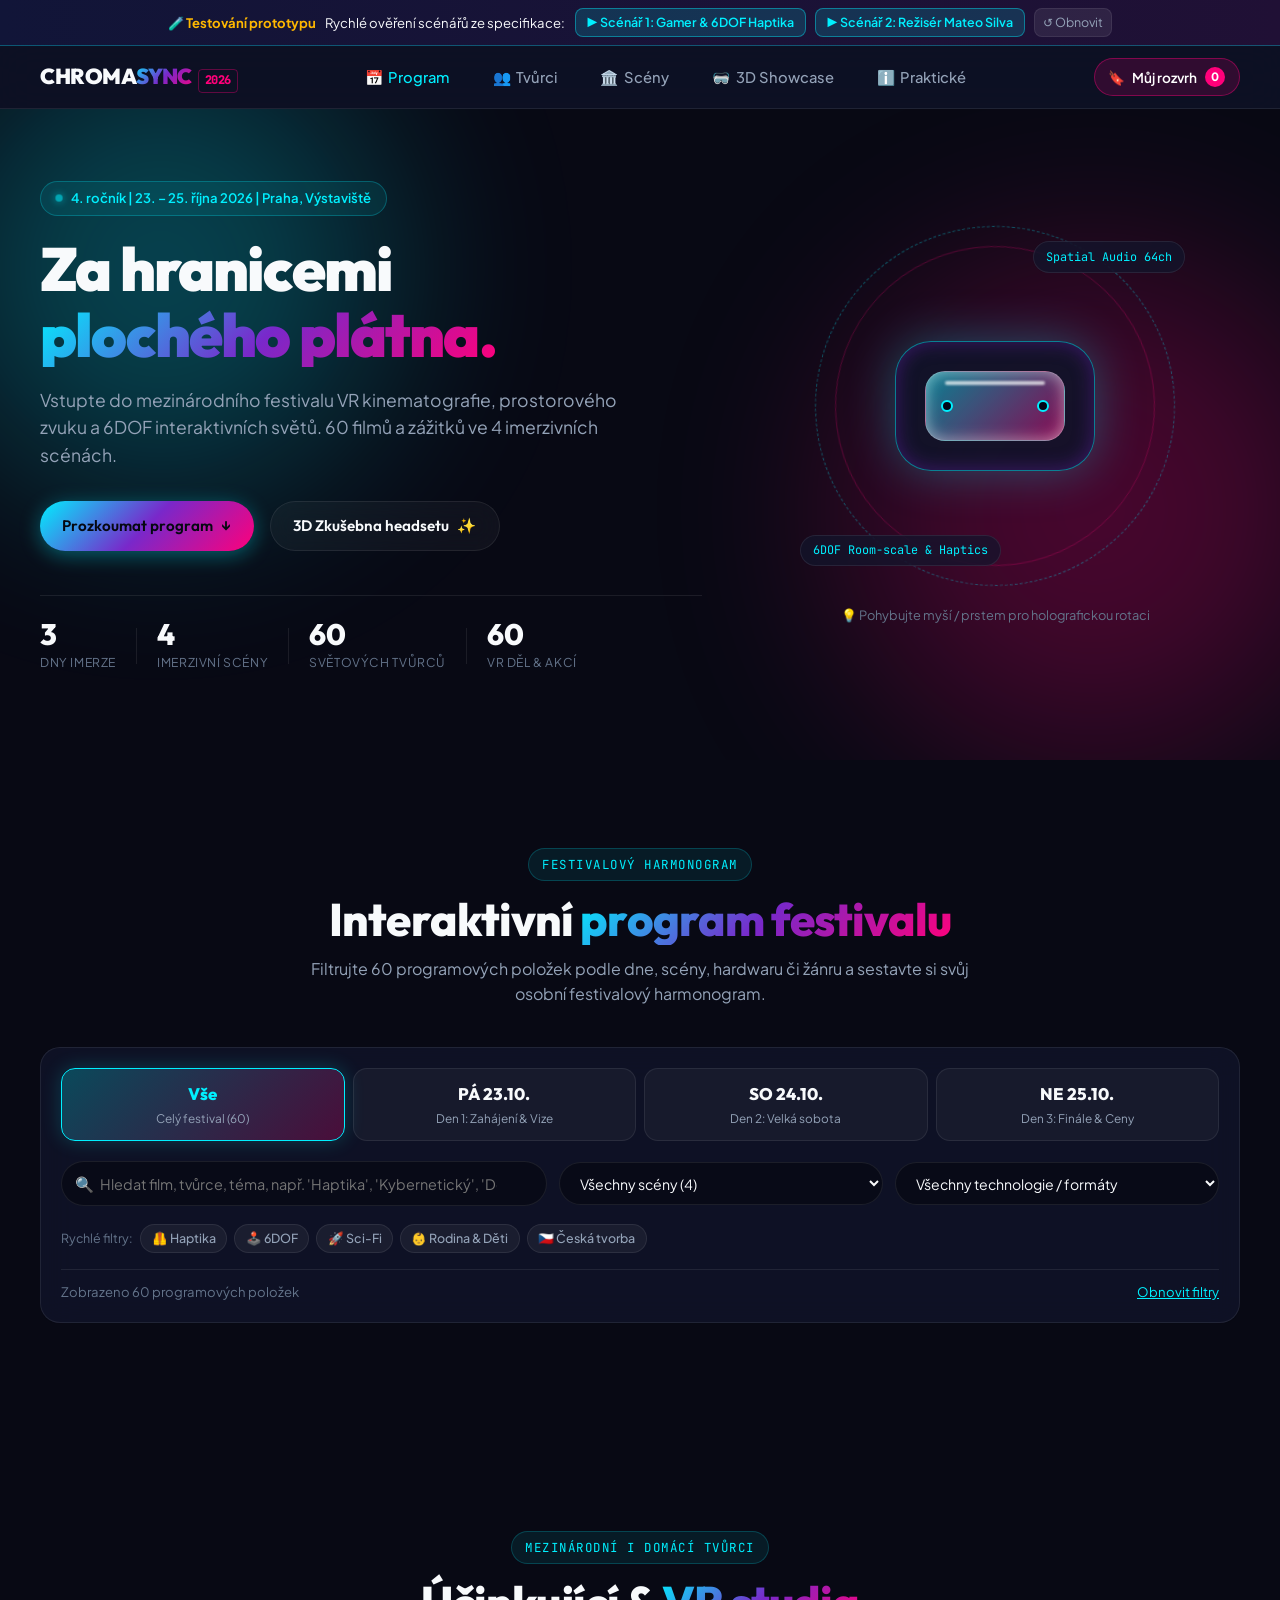
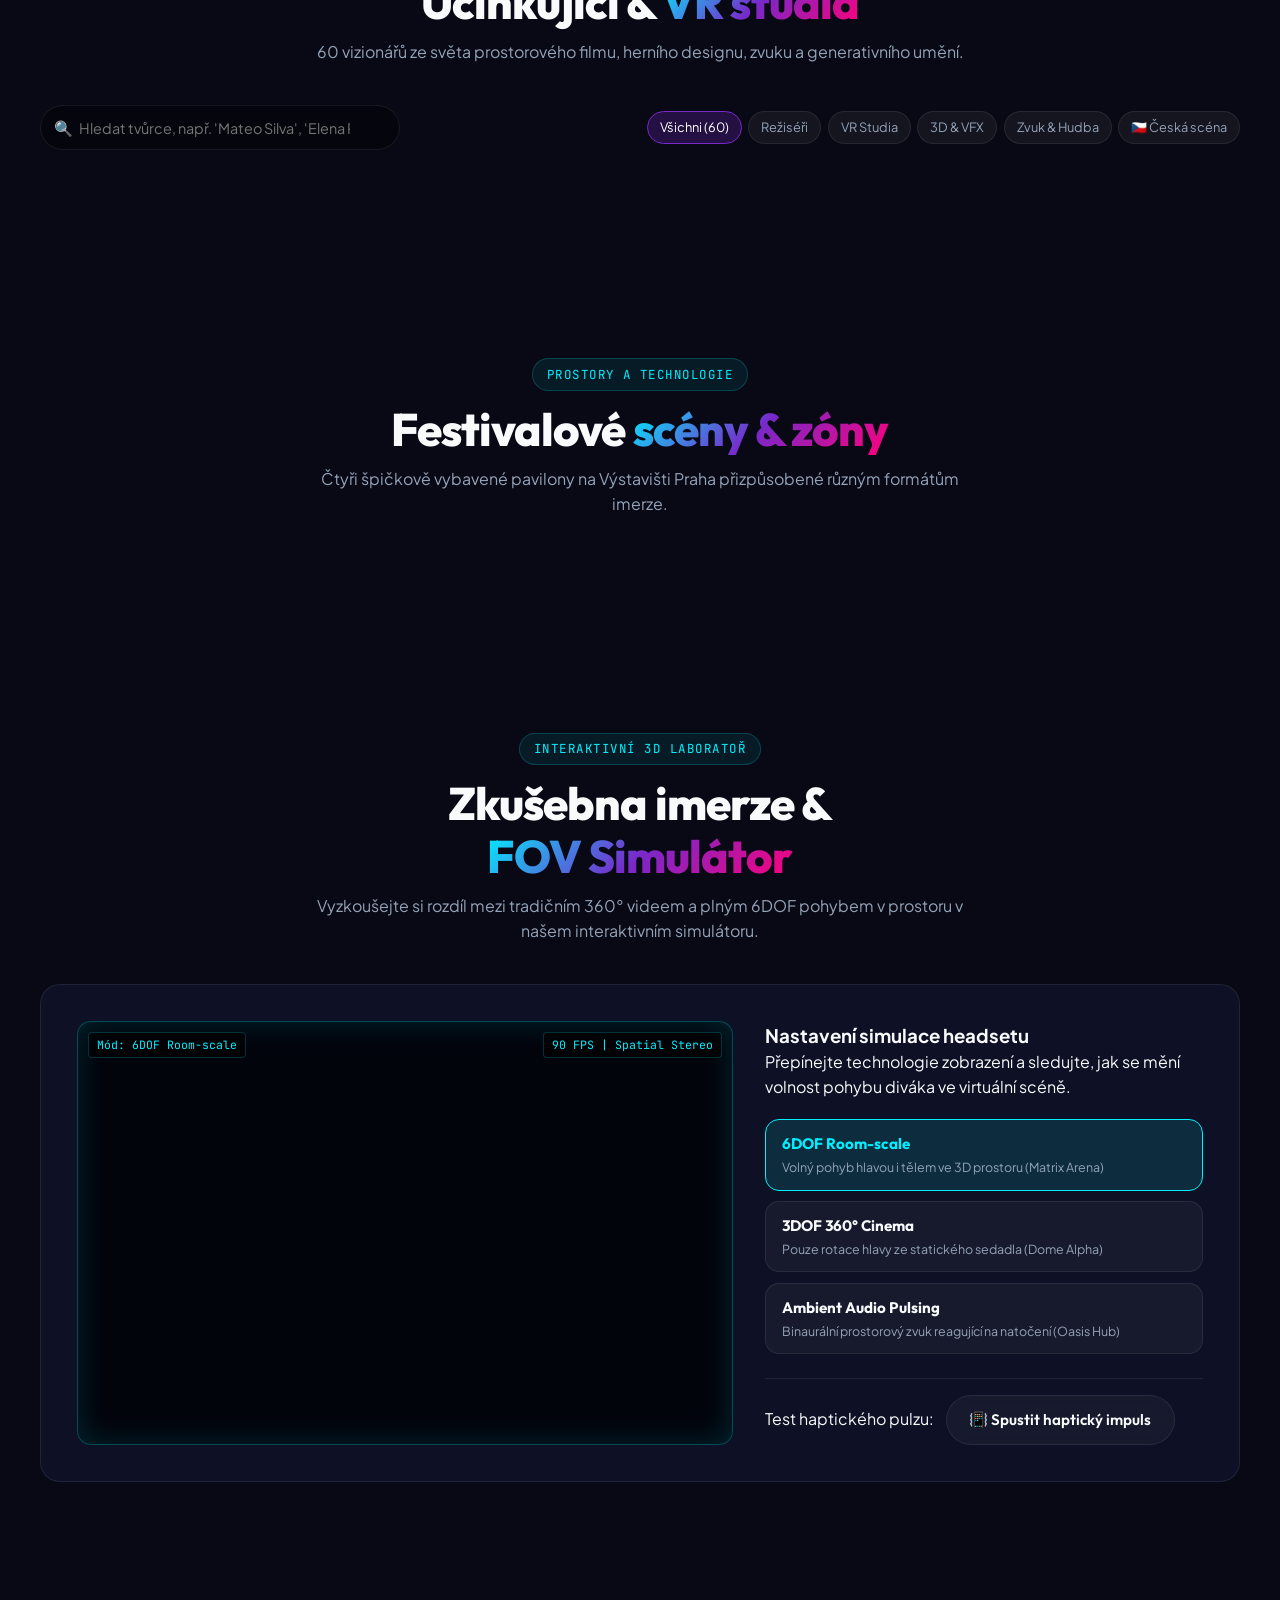
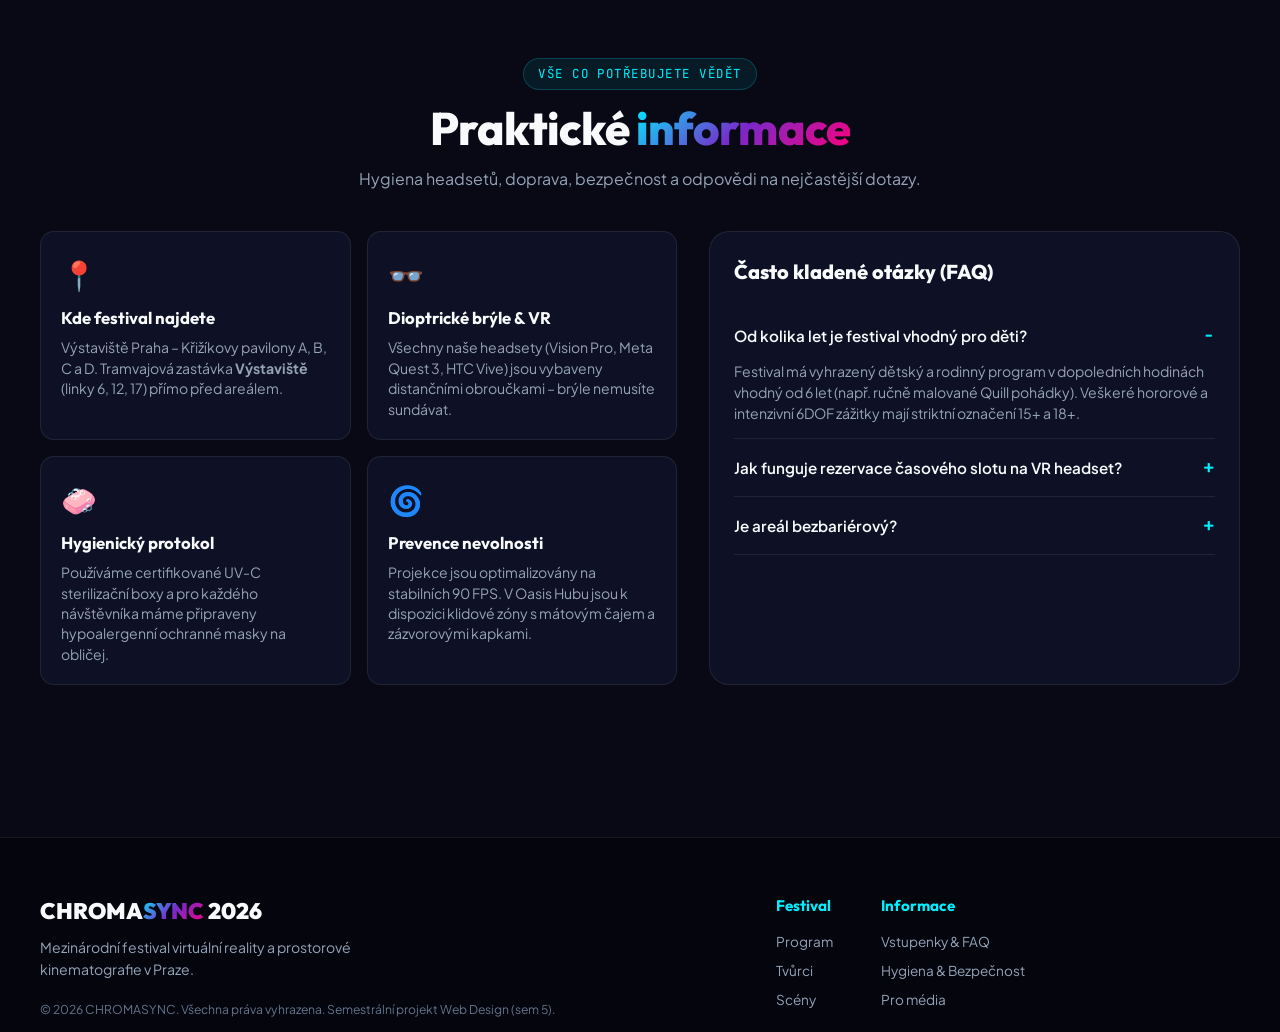
==== projekt/prototyp/index.html @ d370f71f "cviceni 3: navrh klicovych casti webu, interaktivni prototyp a progress-02.md" ====
<!DOCTYPE html>
<html lang="cs">
<head>
  <meta charset="UTF-8">
  <meta http-equiv="refresh" content="0; url=../web/index.html">
  <meta name="viewport" content="width=device-width, initial-scale=1.0">
  <title>CHROMASYNC 2026 – Přesměrování na prototyp</title>
  <style>
    body {
      background-color: #080914;
      color: #f1f5f9;
      font-family: -apple-system, BlinkMacSystemFont, "Segoe UI", Roboto, sans-serif;
      display: flex;
      flex-direction: column;
      align-items: center;
      justify-content: center;
      min-height: 100vh;
      margin: 0;
      text-align: center;
      padding: 1.5rem;
    }
    .card {
      background: rgba(255, 255, 255, 0.05);
      border: 1px solid rgba(255, 255, 255, 0.15);
      border-radius: 16px;
      padding: 2.5rem 2rem;
      max-width: 480px;
      box-shadow: 0 8px 32px rgba(0, 240, 255, 0.15);
    }
    h1 {
      color: #00f0ff;
      font-size: 1.6rem;
      margin-bottom: 0.75rem;
    }
    p {
      color: #94a3b8;
      line-height: 1.5;
      margin-bottom: 1.5rem;
    }
    a.btn {
      display: inline-block;
      background: linear-gradient(135deg, #00f0ff, #7928ca);
      color: #ffffff;
      text-decoration: none;
      font-weight: 600;
      padding: 0.85rem 1.75rem;
      border-radius: 10px;
      transition: transform 0.2s ease;
    }
    a.btn:hover {
      transform: translateY(-2px);
    }
  </style>
</head>
<body>
  <div class="card">
    <h1>CHROMASYNC 2026</h1>
    <p>Spouštím interaktivní prototyp festivalového webu...</p>
    <a class="btn" href="../web/index.html">Přejít do prototypu webu &rarr;</a>
  </div>
</body>
</html>
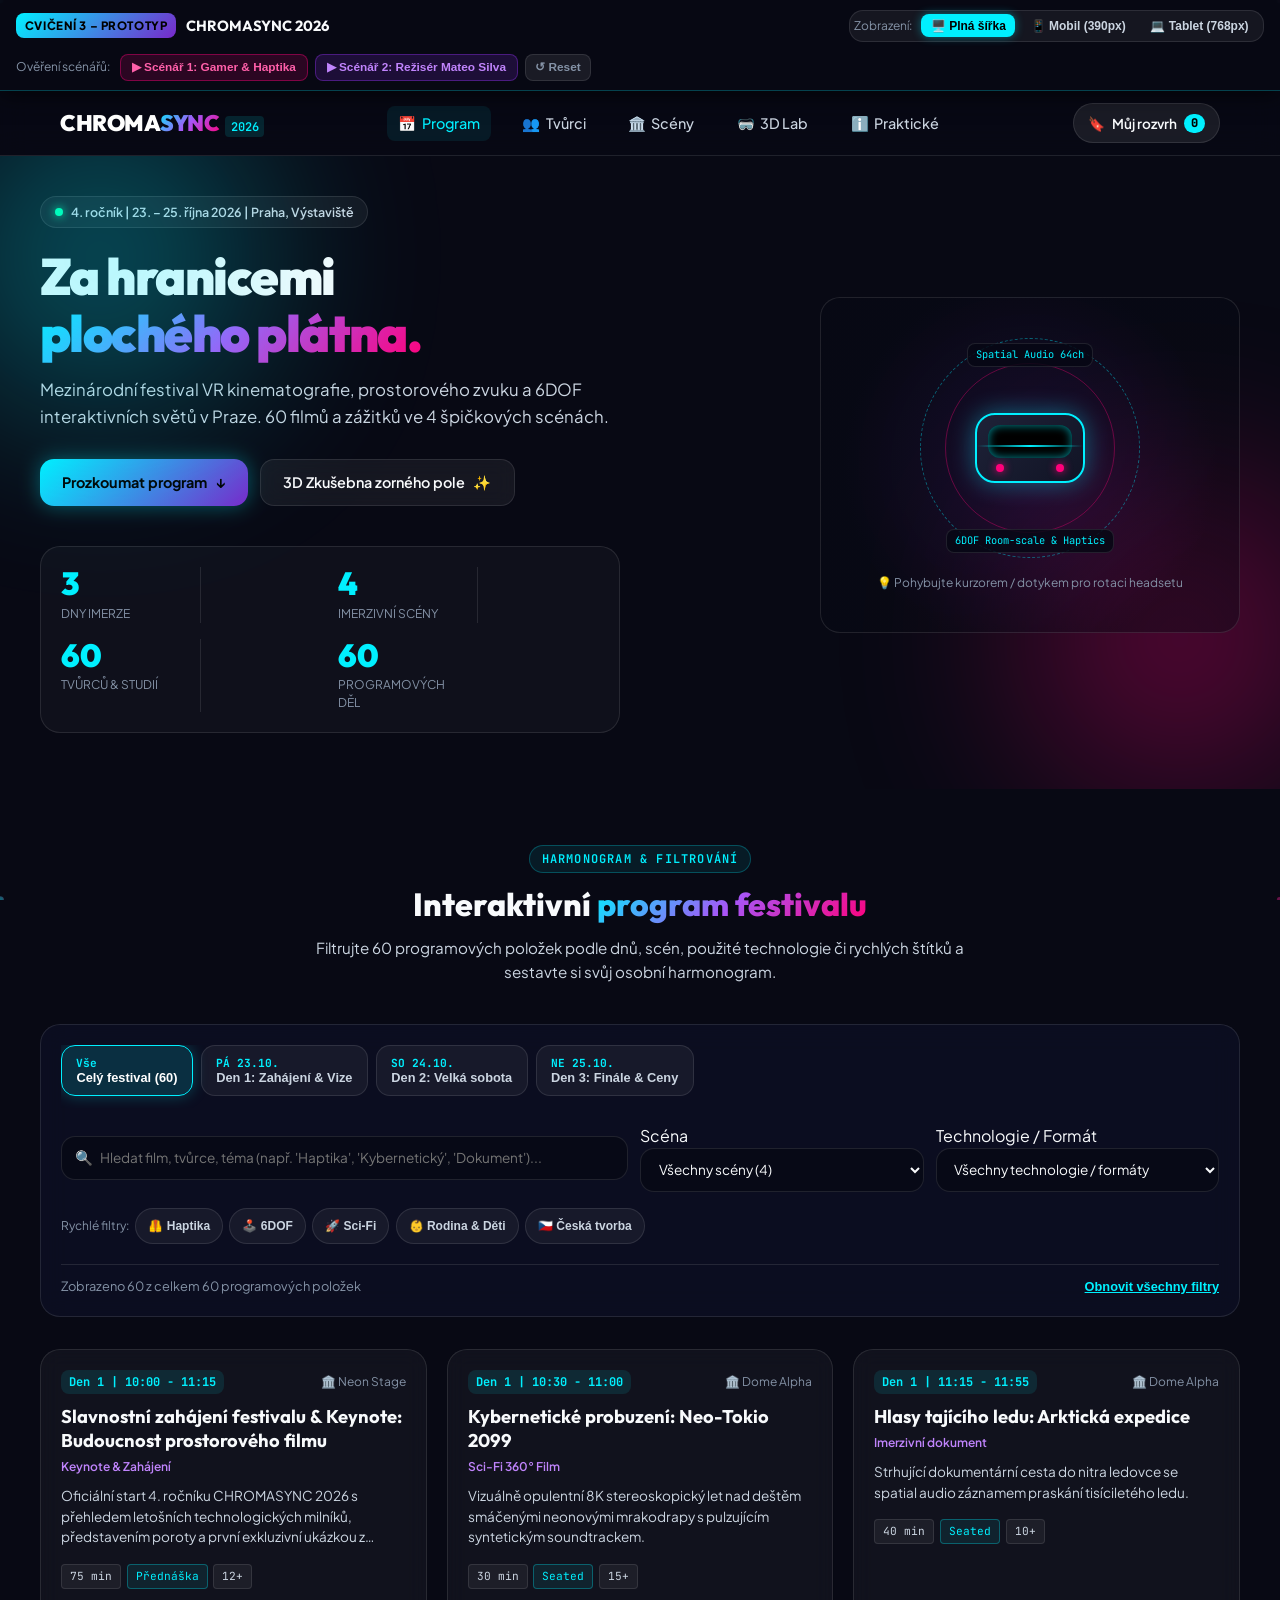
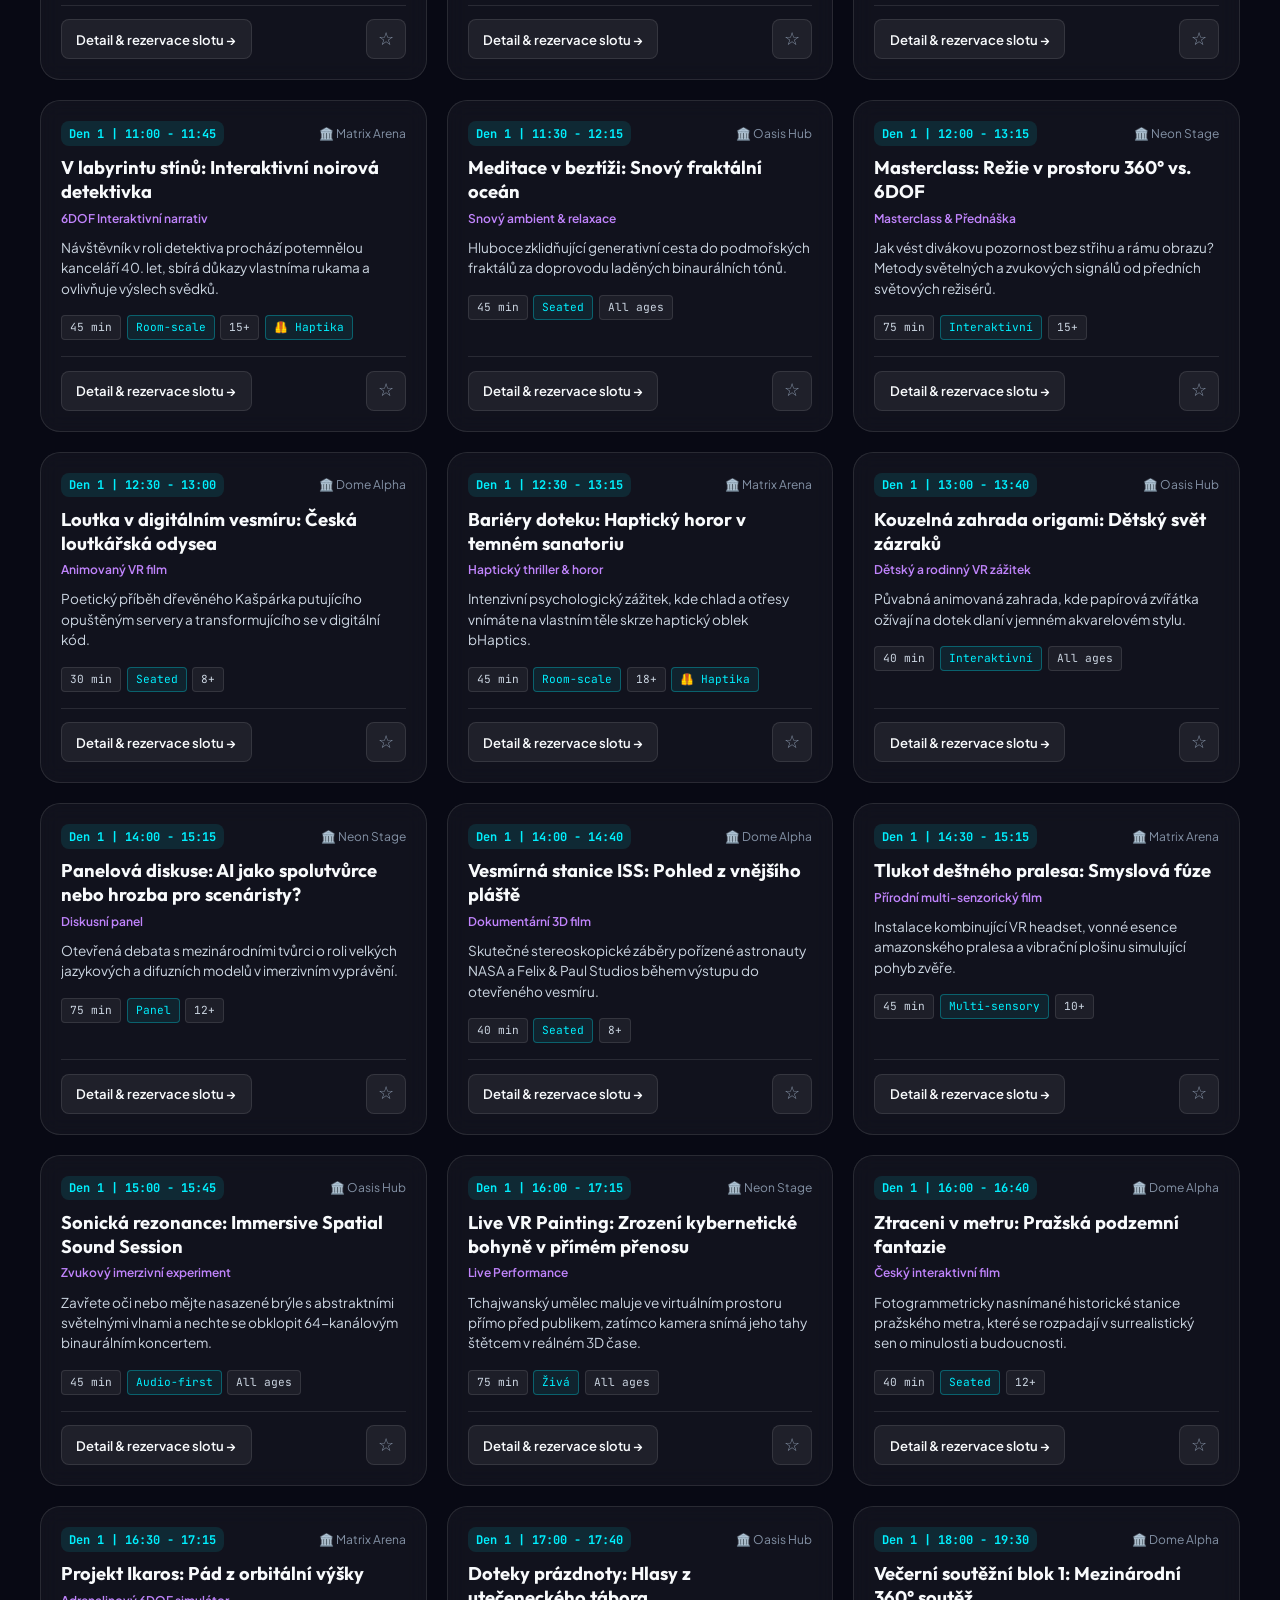
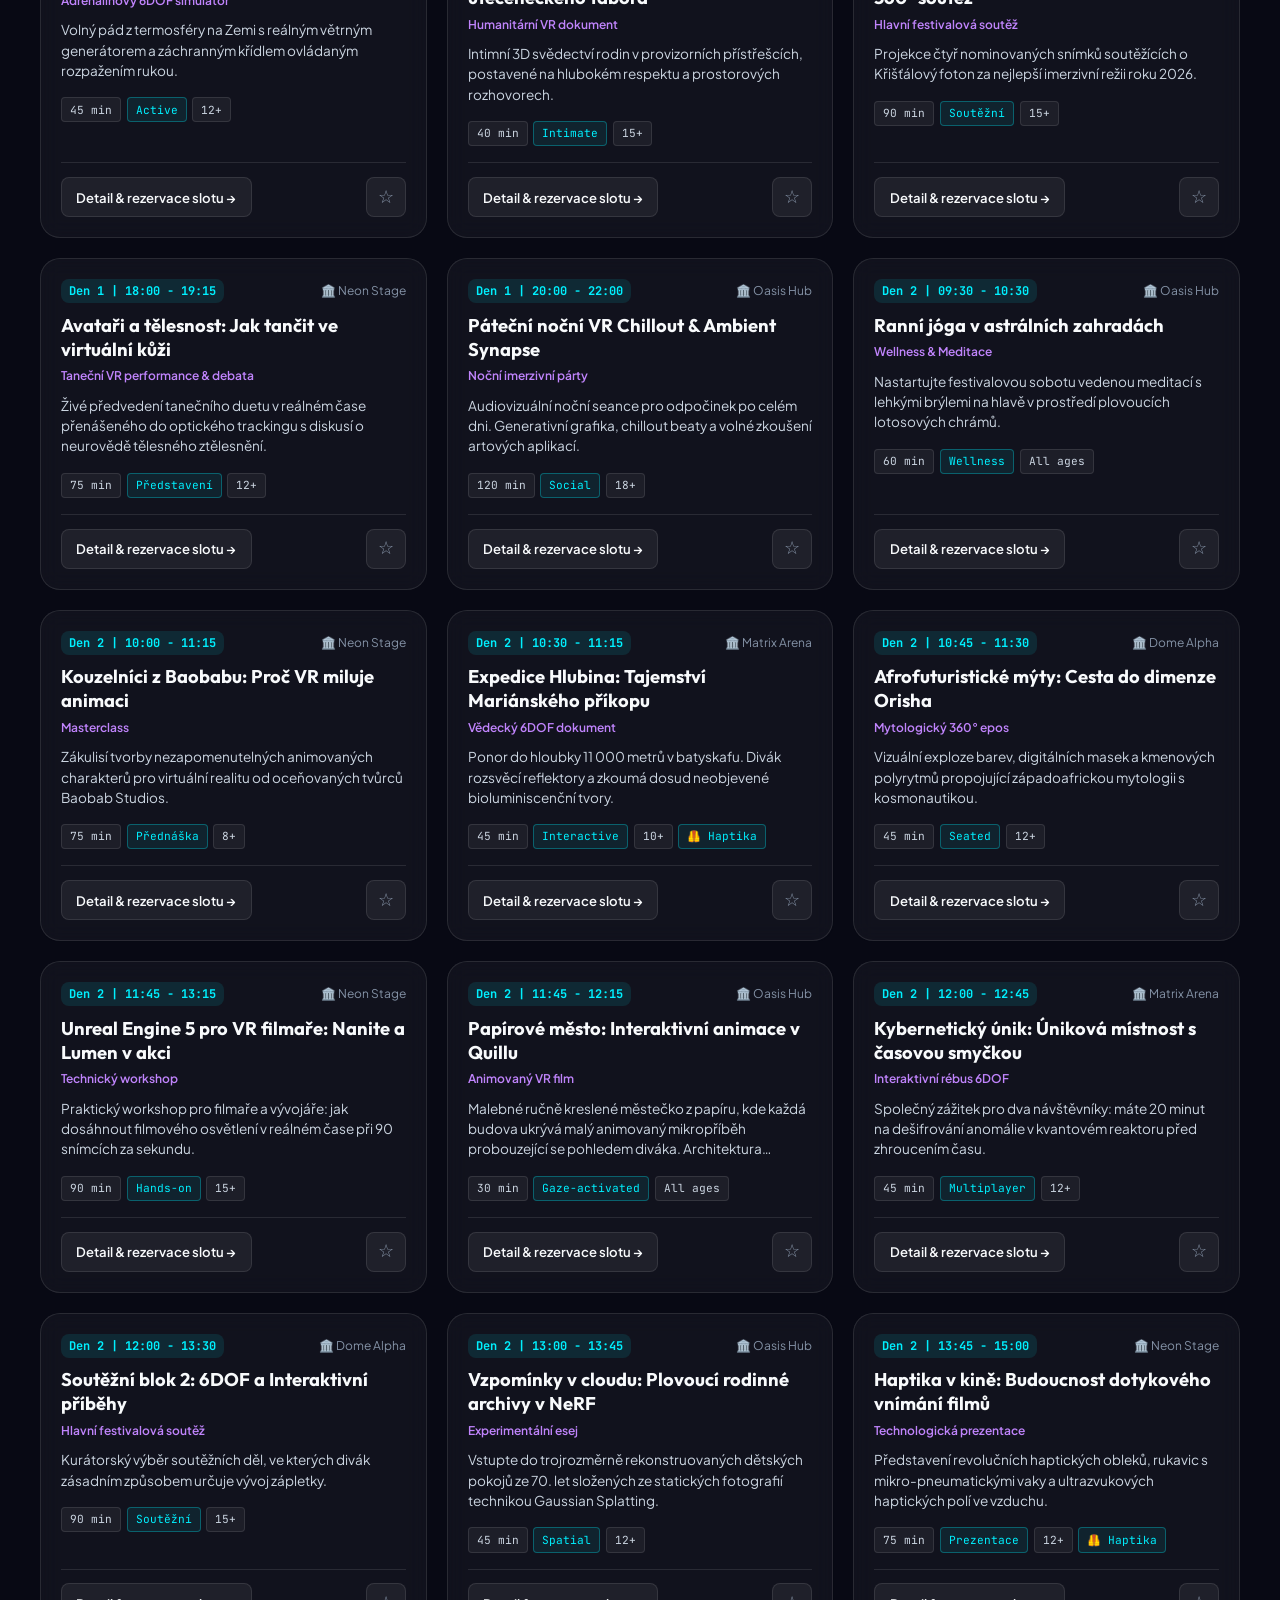
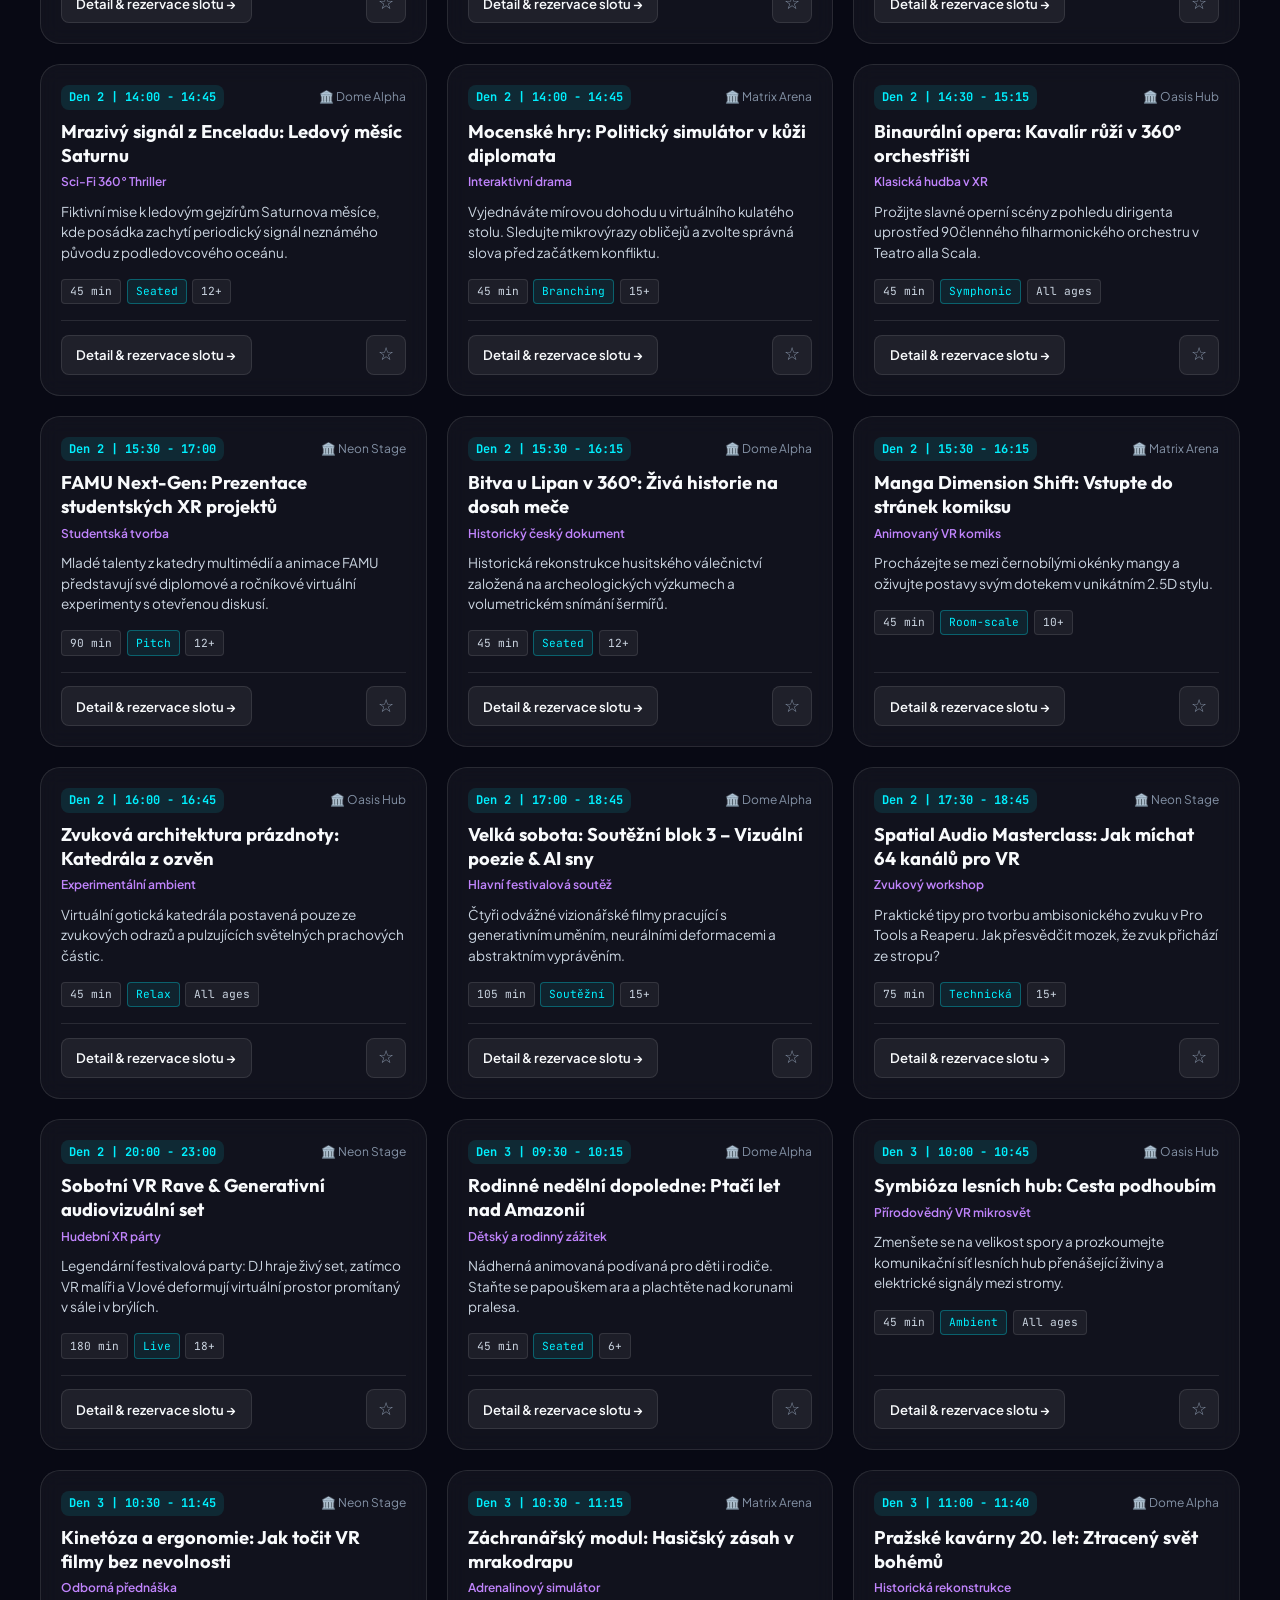
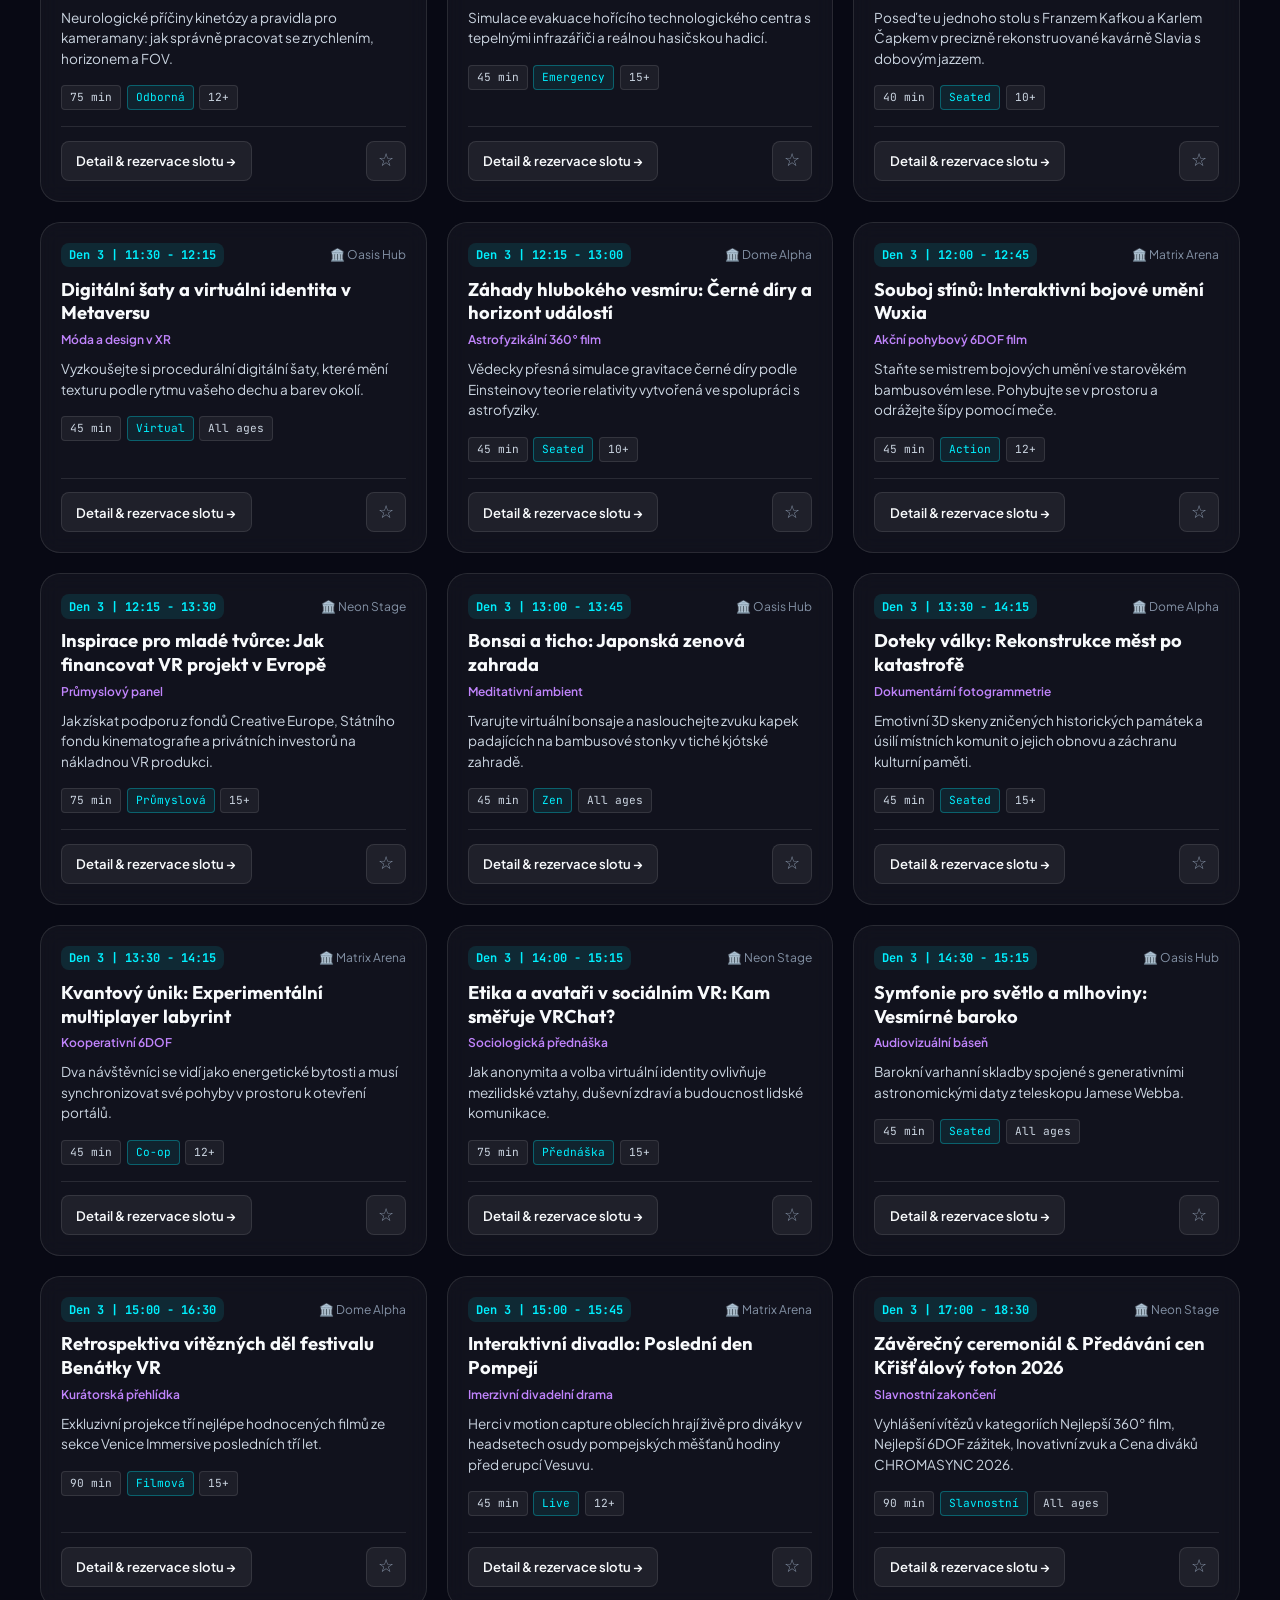
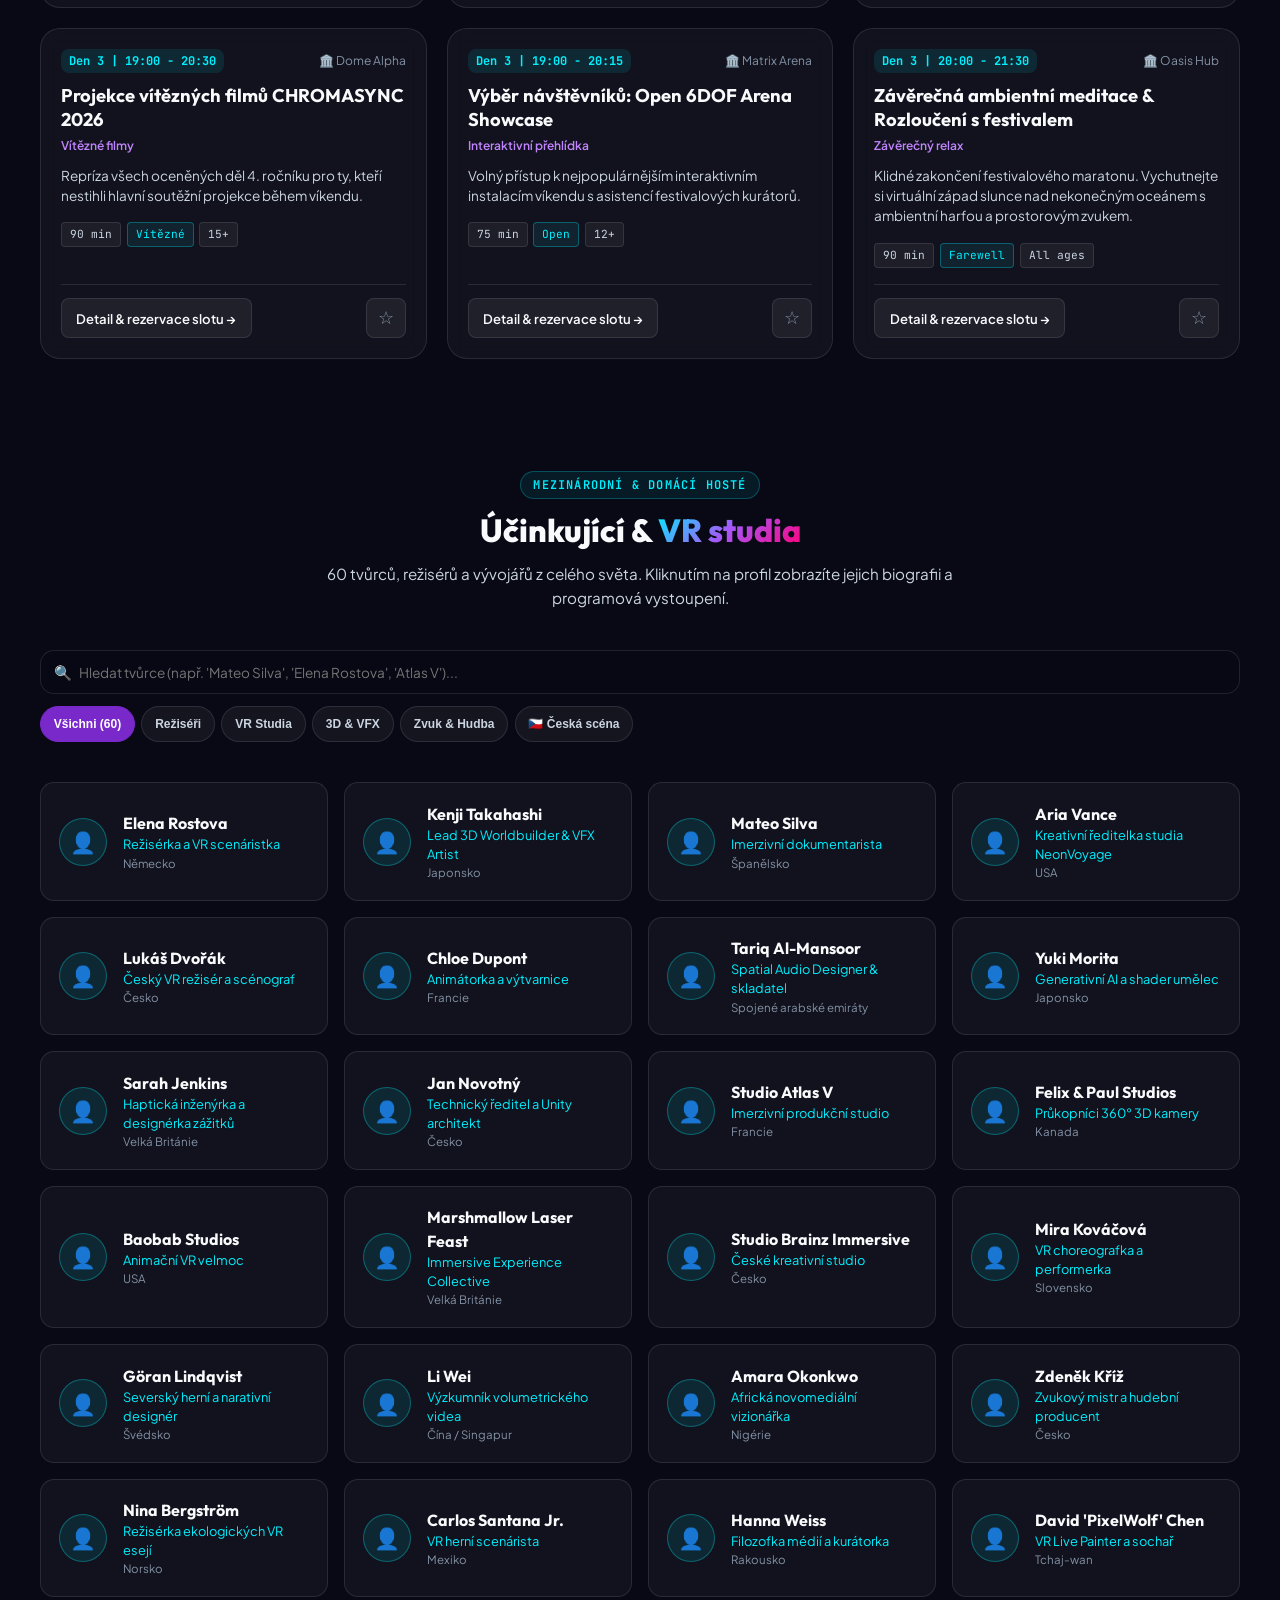
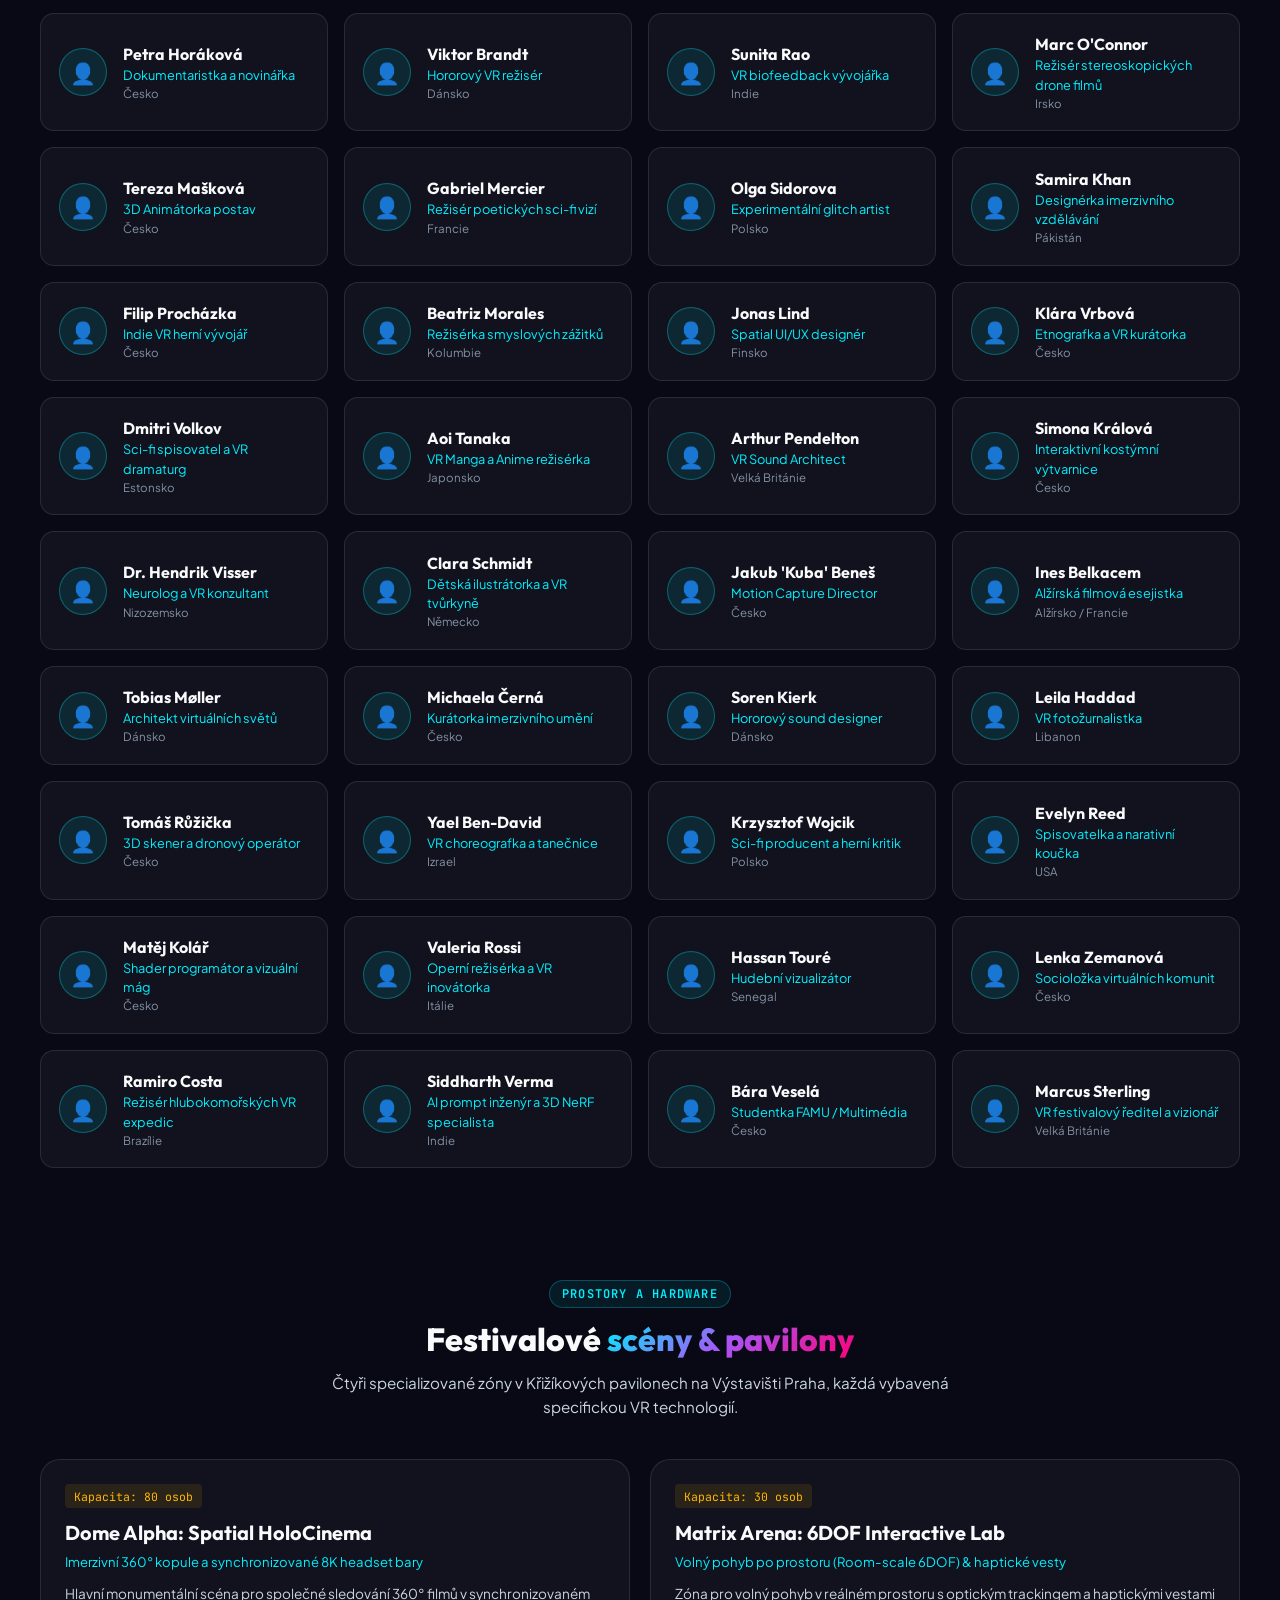
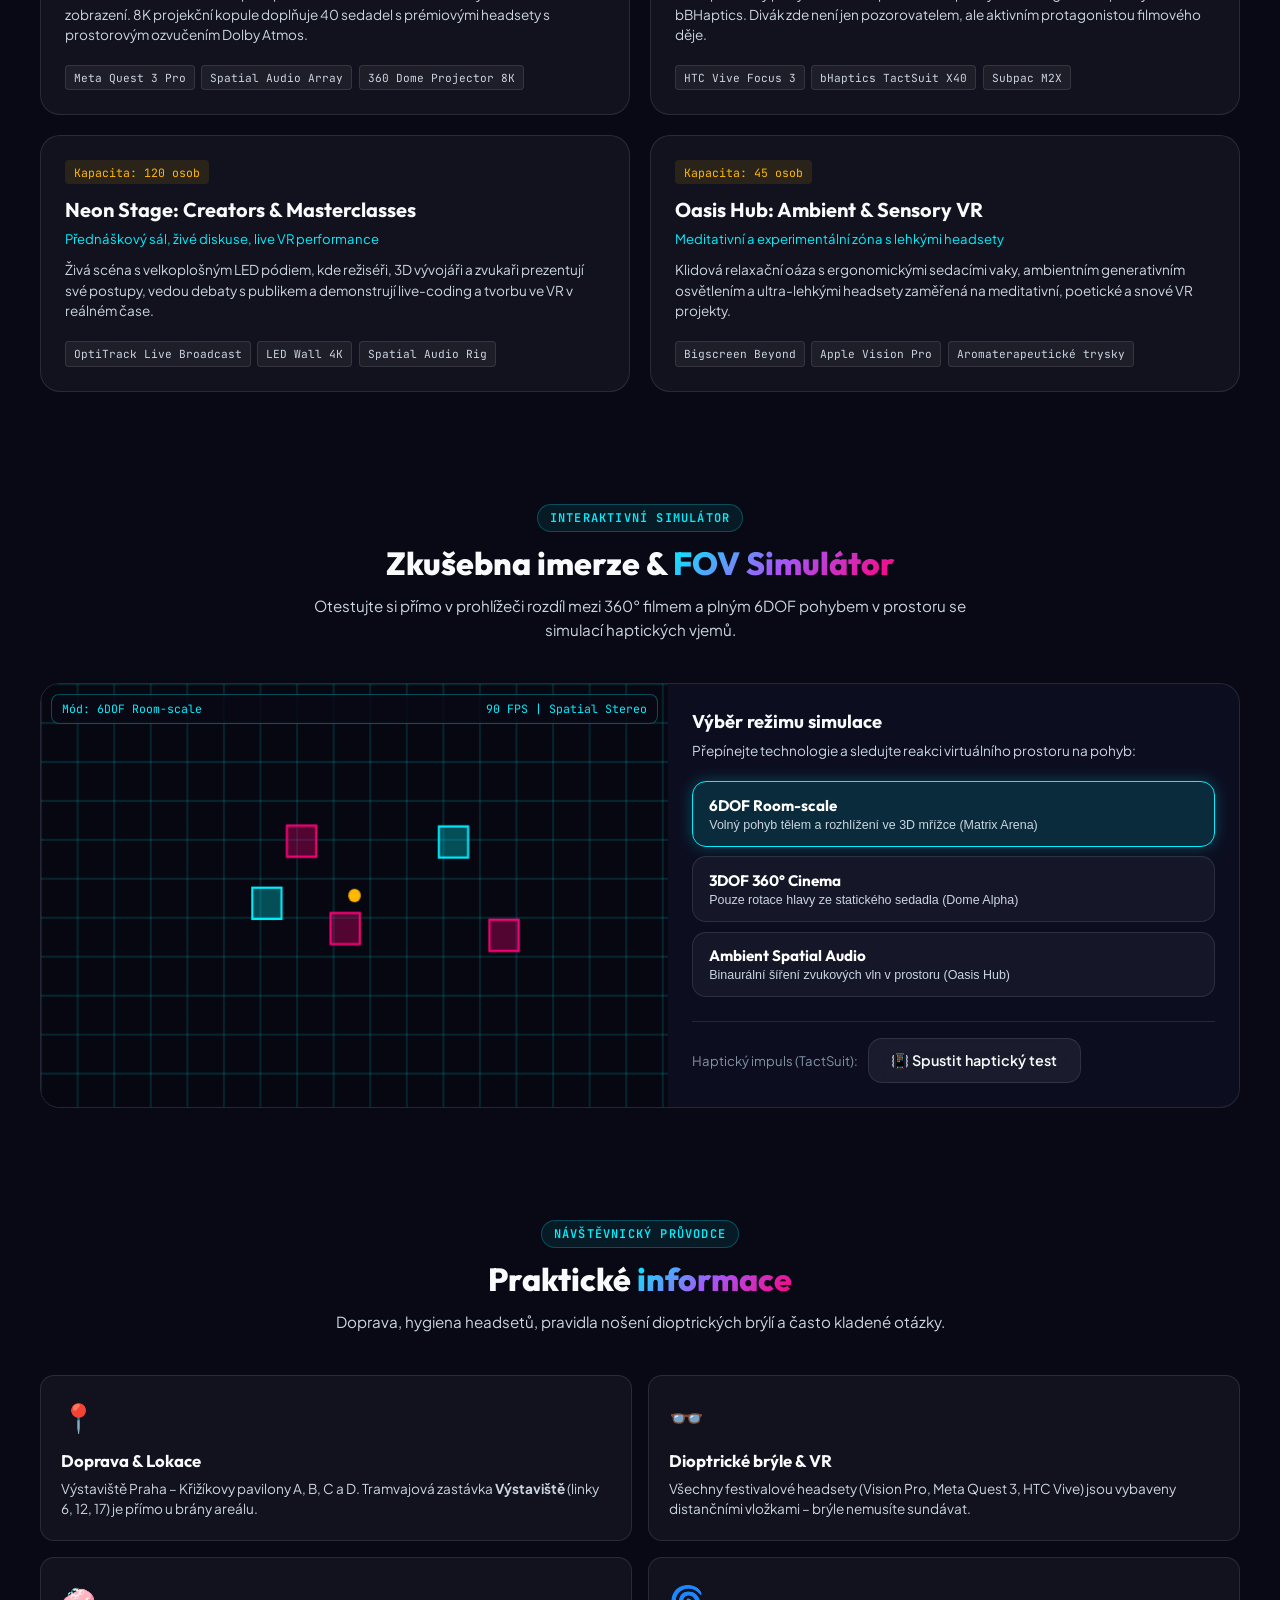
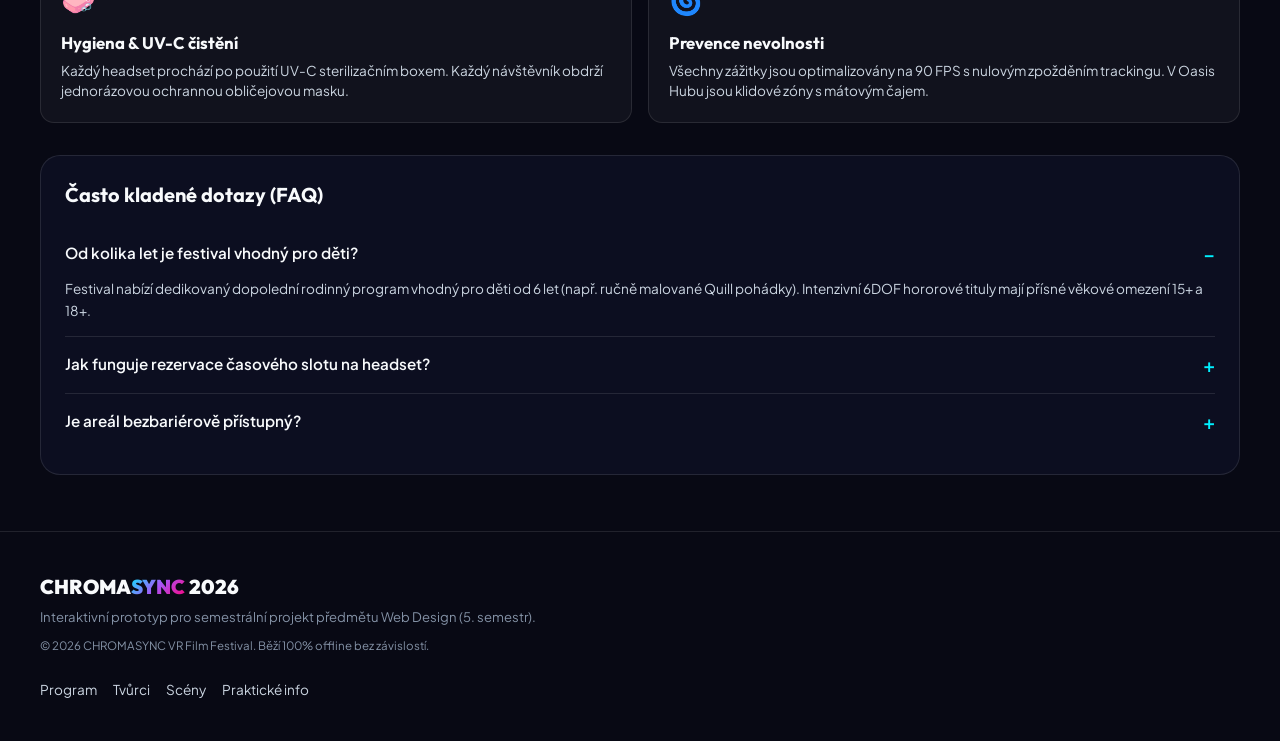
==== commit da14cab4: "cviceni 3: samostatny prototyp v projekt/prototyp a aktualizace progress-02.md" ====
--- a/projekt/prototyp/index.html
+++ b/projekt/prototyp/index.html
@@ -2,61 +2,638 @@
 <html lang="cs">
 <head>
   <meta charset="UTF-8">
-  <meta http-equiv="refresh" content="0; url=../web/index.html">
   <meta name="viewport" content="width=device-width, initial-scale=1.0">
-  <title>CHROMASYNC 2026 – Přesměrování na prototyp</title>
-  <style>
-    body {
-      background-color: #080914;
-      color: #f1f5f9;
-      font-family: -apple-system, BlinkMacSystemFont, "Segoe UI", Roboto, sans-serif;
-      display: flex;
-      flex-direction: column;
-      align-items: center;
-      justify-content: center;
-      min-height: 100vh;
-      margin: 0;
-      text-align: center;
-      padding: 1.5rem;
-    }
-    .card {
-      background: rgba(255, 255, 255, 0.05);
-      border: 1px solid rgba(255, 255, 255, 0.15);
-      border-radius: 16px;
-      padding: 2.5rem 2rem;
-      max-width: 480px;
-      box-shadow: 0 8px 32px rgba(0, 240, 255, 0.15);
-    }
-    h1 {
-      color: #00f0ff;
-      font-size: 1.6rem;
-      margin-bottom: 0.75rem;
-    }
-    p {
-      color: #94a3b8;
-      line-height: 1.5;
-      margin-bottom: 1.5rem;
-    }
-    a.btn {
-      display: inline-block;
-      background: linear-gradient(135deg, #00f0ff, #7928ca);
-      color: #ffffff;
-      text-decoration: none;
-      font-weight: 600;
-      padding: 0.85rem 1.75rem;
-      border-radius: 10px;
-      transition: transform 0.2s ease;
-    }
-    a.btn:hover {
-      transform: translateY(-2px);
-    }
-  </style>
+  <meta name="description" content="CHROMASYNC VR FILM FESTIVAL 2026 – Interaktivní prototyp (Cvičení 3, Web Design).">
+  <title>CHROMASYNC 2026 | Interaktivní prototyp (Cvičení 3)</title>
+  
+  <!-- Google Fonts: Outfit, Plus Jakarta Sans, JetBrains Mono -->
+  <link rel="preconnect" href="https://fonts.googleapis.com">
+  <link rel="preconnect" href="https://fonts.gstatic.com" crossorigin>
+  <link href="https://fonts.googleapis.com/css2?family=JetBrains+Mono:wght@400;600&family=Outfit:wght@400;600;700;800;900&family=Plus+Jakarta+Sans:wght@400;500;600;700&display=swap" rel="stylesheet">
+  
+  <link rel="stylesheet" href="style.css">
 </head>
-<body>
-  <div class="card">
-    <h1>CHROMASYNC 2026</h1>
-    <p>Spouštím interaktivní prototyp festivalového webu...</p>
-    <a class="btn" href="../web/index.html">Přejít do prototypu webu &rarr;</a>
+<body class="dark-theme">
+  <!-- Interactive Ambient Canvas Background -->
+  <canvas id="ambient-canvas" class="ambient-canvas" aria-hidden="true"></canvas>
+
+  <!-- PROTOTYPE TOP CONTROL BAR (Navigace prototypu, přepínač viewportu a scénářů) -->
+  <aside class="proto-topbar" id="proto-topbar" aria-label="Ovládací lišta prototypu">
+    <div class="proto-topbar-inner">
+      <div class="proto-brand">
+        <span class="proto-badge">Cvičení 3 – Prototyp</span>
+        <span class="proto-project-name">CHROMASYNC 2026</span>
+      </div>
+
+      <!-- Viewport Device Switcher (Mobile-First / Tablet / Desktop) -->
+      <div class="proto-viewport-switcher" role="radiogroup" aria-label="Režim zobrazení zařízení">
+        <span class="switcher-label">Zobrazení:</span>
+        <button class="btn-vp-toggle active" data-viewport="fluid" title="Přirozené rozložení podle okna prohlížeče">
+          🖥️ Plná šířka
+        </button>
+        <button class="btn-vp-toggle" data-viewport="mobile" title="Mobilní zobrazení (390px - iPhone frame)">
+          📱 Mobil (390px)
+        </button>
+        <button class="btn-vp-toggle" data-viewport="tablet" title="Tabletové zobrazení (768px - iPad frame)">
+          💻 Tablet (768px)
+        </button>
+      </div>
+
+      <!-- Scenario Walkthrough Buttons -->
+      <div class="proto-scenarios-row">
+        <span class="switcher-label">Ověření scénářů:</span>
+        <button class="btn-proto-action btn-scenario-1" id="btn-run-scenario-1" title="Automatický průchod scénářem 1 (Tomáš, 6DOF a haptika)">
+          ▶ Scénář 1: Gamer & Haptika
+        </button>
+        <button class="btn-proto-action btn-scenario-2" id="btn-run-scenario-2" title="Automatický průchod scénářem 2 (Karolína, režisér Mateo Silva)">
+          ▶ Scénář 2: Režisér Mateo Silva
+        </button>
+        <button class="btn-proto-reset" id="btn-reset-prototype" title="Resetovat všechny filtry, rozvrh a rezervace">
+          ↺ Reset
+        </button>
+      </div>
+    </div>
+  </aside>
+
+  <!-- VIEWPORT EMULATOR CONTAINER -->
+  <div class="viewport-wrapper viewport-fluid" id="viewport-wrapper">
+    <!-- DEVICE FRAME DECORATION (Only active in mobile/tablet modes) -->
+    <div class="device-frame" id="device-frame">
+      <div class="device-notch" aria-hidden="true"></div>
+
+      <!-- SITE HEADER (Glassmorphic Navigation Bar) -->
+      <header class="site-header" id="site-header">
+        <div class="header-inner">
+          <a href="#hero" class="brand-logo" id="brand-logo">
+            <span class="logo-text">CHROMA<span class="text-gradient">SYNC</span></span>
+            <span class="logo-edition">2026</span>
+          </a>
+
+          <!-- Desktop Navigation -->
+          <nav class="desktop-nav" id="desktop-nav" aria-label="Hlavní navigace">
+            <a href="#program-section" class="nav-link active" data-section="program">
+              <span class="nav-icon">📅</span> Program
+            </a>
+            <a href="#creators-section" class="nav-link" data-section="creators">
+              <span class="nav-icon">👥</span> Tvůrci
+            </a>
+            <a href="#stages-section" class="nav-link" data-section="stages">
+              <span class="nav-icon">🏛️</span> Scény
+            </a>
+            <a href="#showcase-section" class="nav-link" data-section="showcase">
+              <span class="nav-icon">🥽</span> 3D Lab
+            </a>
+            <a href="#practical-section" class="nav-link" data-section="practical">
+              <span class="nav-icon">ℹ️</span> Praktické
+            </a>
+          </nav>
+
+          <!-- Header Actions -->
+          <div class="header-actions">
+            <button class="btn-schedule-drawer-toggle" id="btn-open-schedule-drawer" aria-label="Otevřít můj osobní rozvrh">
+              <span class="icon">🔖</span>
+              <span class="label">Můj rozvrh</span>
+              <span class="badge" id="schedule-counter">0</span>
+            </button>
+          </div>
+        </div>
+      </header>
+
+      <!-- MOBILE BOTTOM NAVIGATION (Mobile-First Ergonomics / Thumb Zone) -->
+      <nav class="mobile-bottom-nav" id="mobile-bottom-nav" aria-label="Spodní navigace pro mobilní zařízení">
+        <a href="#program-section" class="mobile-nav-item active" data-section="program">
+          <span class="m-icon">📅</span>
+          <span class="m-label">Program</span>
+        </a>
+        <a href="#creators-section" class="mobile-nav-item" data-section="creators">
+          <span class="m-icon">👥</span>
+          <span class="m-label">Tvůrci</span>
+        </a>
+        <a href="#stages-section" class="mobile-nav-item" data-section="stages">
+          <span class="m-icon">🏛️</span>
+          <span class="m-label">Scény</span>
+        </a>
+        <a href="#showcase-section" class="mobile-nav-item" data-section="showcase">
+          <span class="m-icon">🥽</span>
+          <span class="m-label">3D Lab</span>
+        </a>
+        <a href="#practical-section" class="mobile-nav-item" data-section="practical">
+          <span class="m-icon">ℹ️</span>
+          <span class="m-label">Info</span>
+        </a>
+      </nav>
+
+      <!-- MAIN CONTENT -->
+      <main id="main-content" class="main-content">
+        <!-- HERO SECTION -->
+        <section class="section hero-section" id="hero">
+          <div class="hero-bg-glow glow-1"></div>
+          <div class="hero-bg-glow glow-2"></div>
+
+          <div class="container hero-container">
+            <div class="hero-text-content">
+              <div class="hero-badge">
+                <span class="pulse-indicator"></span>
+                <span>4. ročník | 23. – 25. října 2026 | Praha, Výstaviště</span>
+              </div>
+
+              <h1 class="hero-title">
+                Za hranicemi <br>
+                <span class="text-gradient">plochého plátna.</span>
+              </h1>
+
+              <p class="hero-lead">
+                Mezinárodní festival VR kinematografie, prostorového zvuku a 6DOF interaktivních světů v Praze. 60 filmů a zážitků ve 4 špičkových scénách.
+              </p>
+
+              <div class="hero-cta-buttons">
+                <a href="#program-section" class="btn btn-primary btn-glow">
+                  <span>Prozkoumat program</span>
+                  <span class="arrow">↓</span>
+                </a>
+                <a href="#showcase-section" class="btn btn-glass">
+                  <span>3D Zkušebna zorného pole</span>
+                  <span class="icon">✨</span>
+                </a>
+              </div>
+
+              <!-- Key Metrics -->
+              <div class="hero-metrics-grid">
+                <div class="metric-item">
+                  <span class="metric-val">3</span>
+                  <span class="metric-label">Dny imerze</span>
+                </div>
+                <div class="metric-divider"></div>
+                <div class="metric-item">
+                  <span class="metric-val">4</span>
+                  <span class="metric-label">Imerzivní scény</span>
+                </div>
+                <div class="metric-divider"></div>
+                <div class="metric-item">
+                  <span class="metric-val">60</span>
+                  <span class="metric-label">Tvůrců & studií</span>
+                </div>
+                <div class="metric-divider"></div>
+                <div class="metric-item">
+                  <span class="metric-val">60</span>
+                  <span class="metric-label">Programových děl</span>
+                </div>
+              </div>
+            </div>
+
+            <!-- Interactive Headset Visual Card -->
+            <div class="hero-visual-card">
+              <div class="headset-orb" id="headset-interactive-orb">
+                <div class="orb-ring ring-outer"></div>
+                <div class="orb-ring ring-inner"></div>
+                <div class="orb-model">
+                  <div class="vr-hmd-body">
+                    <div class="vr-visor"></div>
+                    <div class="vr-sensor sensor-l"></div>
+                    <div class="vr-sensor sensor-r"></div>
+                    <div class="vr-light-stripe"></div>
+                  </div>
+                </div>
+                <span class="orb-tag tag-top">Spatial Audio 64ch</span>
+                <span class="orb-tag tag-bottom">6DOF Room-scale & Haptics</span>
+              </div>
+              <p class="orb-note">💡 Pohybujte kurzorem / dotykem pro rotaci headsetu</p>
+            </div>
+          </div>
+        </section>
+
+        <!-- PROGRAM SECTION (INTERAKTIVNÍ FUNKCE 1, 2 a 3) -->
+        <section class="section program-section" id="program-section">
+          <div class="container">
+            <div class="section-heading-block">
+              <span class="section-tag-label">Harmonogram & Filtrování</span>
+              <h2 class="section-heading">Interaktivní <span class="text-gradient">program festivalu</span></h2>
+              <p class="section-lead">
+                Filtrujte 60 programových položek podle dnů, scén, použité technologie či rychlých štítků a sestavte si svůj osobní harmonogram.
+              </p>
+            </div>
+
+            <!-- PROGRAM TOOLBAR (Filtry a vyhledávání) -->
+            <div class="program-toolbar">
+              <!-- Day Selector Tabs -->
+              <div class="day-tabs-row" role="tablist" aria-label="Výběr festivalového dne">
+                <button class="day-tab active" data-day="all" role="tab" aria-selected="true">
+                  <span class="tab-code">Vše</span>
+                  <span class="tab-title">Celý festival (60)</span>
+                </button>
+                <button class="day-tab" data-day="1" role="tab" aria-selected="false">
+                  <span class="tab-code">PÁ 23.10.</span>
+                  <span class="tab-title">Den 1: Zahájení & Vize</span>
+                </button>
+                <button class="day-tab" data-day="2" role="tab" aria-selected="false">
+                  <span class="tab-code">SO 24.10.</span>
+                  <span class="tab-title">Den 2: Velká sobota</span>
+                </button>
+                <button class="day-tab" data-day="3" role="tab" aria-selected="false">
+                  <span class="tab-code">NE 25.10.</span>
+                  <span class="tab-title">Den 3: Finále & Ceny</span>
+                </button>
+              </div>
+
+              <!-- Filter Controls Row -->
+              <div class="filter-controls-row">
+                <!-- Live Search Input -->
+                <div class="search-box-wrapper">
+                  <span class="search-ico">🔍</span>
+                  <input type="search" id="program-search-input" placeholder="Hledat film, tvůrce, téma (např. 'Haptika', 'Kybernetický', 'Dokument')..." aria-label="Vyhledávání v programu">
+                  <button class="btn-clear-search" id="btn-clear-search" aria-label="Vymazat text vyhledávání">✕</button>
+                </div>
+
+                <!-- Stage Filter -->
+                <div class="filter-select-wrapper">
+                  <label for="filter-stage-select" class="sr-only">Scéna</label>
+                  <select id="filter-stage-select" aria-label="Filtrovat podle scény">
+                    <option value="all">Všechny scény (4)</option>
+                    <option value="stage-dome-alpha">Dome Alpha (Spatial HoloCinema)</option>
+                    <option value="stage-matrix-6dof">Matrix Arena (6DOF & Haptika)</option>
+                    <option value="stage-neon-creators">Neon Stage (Creators & Masterclasses)</option>
+                    <option value="stage-oasis-chill">Oasis Hub (Ambient & Sensory)</option>
+                  </select>
+                </div>
+
+                <!-- Technology Filter -->
+                <div class="filter-select-wrapper">
+                  <label for="filter-tech-select" class="sr-only">Technologie / Formát</label>
+                  <select id="filter-tech-select" aria-label="Filtrovat podle technologie">
+                    <option value="all">Všechny technologie / formáty</option>
+                    <option value="6dof">6DOF Volný pohyb v prostoru</option>
+                    <option value="haptic">Haptická vesta & dotek</option>
+                    <option value="360">360° 3D Stereoskopický film</option>
+                    <option value="visionpro">Apple Vision Pro / Hand-tracking</option>
+                    <option value="talk">Přednáška & Masterclass</option>
+                  </select>
+                </div>
+              </div>
+
+              <!-- Fast Quick-Pills -->
+              <div class="quick-pills-bar" id="quick-pills-bar">
+                <span class="pills-title">Rychlé filtry:</span>
+                <button class="quick-pill" data-pill="haptic">🦺 Haptika</button>
+                <button class="quick-pill" data-pill="6dof">🕹️ 6DOF</button>
+                <button class="quick-pill" data-pill="sci-fi">🚀 Sci-Fi</button>
+                <button class="quick-pill" data-pill="kids">👶 Rodina & Děti</button>
+                <button class="quick-pill" data-pill="cz">🇨🇿 Česká tvorba</button>
+              </div>
+
+              <!-- Status Bar -->
+              <div class="filter-status-row">
+                <span class="results-counter" id="results-count-text">Zobrazeno 60 programových položek</span>
+                <button class="btn-reset-filters-text" id="btn-reset-filters">Obnovit všechny filtry</button>
+              </div>
+            </div>
+
+            <!-- Program Items Grid -->
+            <div class="program-grid" id="program-items-grid" aria-live="polite">
+              <!-- Dynamically populated via app.js -->
+            </div>
+
+            <!-- Empty State -->
+            <div class="empty-state-card hidden" id="program-empty-state">
+              <div class="empty-icon">🛰️</div>
+              <h3>Žádná vystoupení neodpovídají zadaným filtrům</h3>
+              <p>Zkuste upravit hledaný výraz nebo resetovat výběr scény a technologie.</p>
+              <button class="btn btn-glass" id="btn-empty-reset">Zobrazit kompletní program</button>
+            </div>
+          </div>
+        </section>
+
+        <!-- CREATORS SECTION (INTERAKTIVNÍ FUNKCE 4: KATALOG TVŮRCŮ S OBOUSMĚRNÝM PROPOJENÍM) -->
+        <section class="section creators-section" id="creators-section">
+          <div class="container">
+            <div class="section-heading-block">
+              <span class="section-tag-label">Mezinárodní & Domácí hosté</span>
+              <h2 class="section-heading">Účinkující & <span class="text-gradient">VR studia</span></h2>
+              <p class="section-lead">
+                60 tvůrců, režisérů a vývojářů z celého světa. Kliknutím na profil zobrazíte jejich biografii a programová vystoupení.
+              </p>
+            </div>
+
+            <div class="creators-toolbar">
+              <div class="search-box-wrapper">
+                <span class="search-ico">🔍</span>
+                <input type="search" id="creators-search-input" placeholder="Hledat tvůrce (např. 'Mateo Silva', 'Elena Rostova', 'Atlas V')..." aria-label="Vyhledávání v tvůrcích">
+              </div>
+
+              <div class="role-pills-row" id="creators-role-pills">
+                <button class="role-pill active" data-role="all">Všichni (60)</button>
+                <button class="role-pill" data-role="Režisér">Režiséři</button>
+                <button class="role-pill" data-role="Studio">VR Studia</button>
+                <button class="role-pill" data-role="3D">3D & VFX</button>
+                <button class="role-pill" data-role="Audio">Zvuk & Hudba</button>
+                <button class="role-pill" data-role="Česko">🇨🇿 Česká scéna</button>
+              </div>
+            </div>
+
+            <!-- Creators Cards Grid -->
+            <div class="creators-grid" id="creators-grid">
+              <!-- Dynamically populated via app.js -->
+            </div>
+          </div>
+        </section>
+
+        <!-- STAGES / VENUES SECTION -->
+        <section class="section stages-section" id="stages-section">
+          <div class="container">
+            <div class="section-heading-block">
+              <span class="section-tag-label">Prostory a hardware</span>
+              <h2 class="section-heading">Festivalové <span class="text-gradient">scény & pavilony</span></h2>
+              <p class="section-lead">
+                Čtyři specializované zóny v Křižíkových pavilonech na Výstavišti Praha, každá vybavená specifickou VR technologií.
+              </p>
+            </div>
+
+            <div class="stages-grid" id="stages-grid">
+              <!-- Dynamically populated via app.js -->
+            </div>
+          </div>
+        </section>
+
+        <!-- 3D SHOWCASE / FOV SIMULATOR (INTERAKTIVNÍ FUNKCE 5) -->
+        <section class="section showcase-section" id="showcase-section">
+          <div class="container">
+            <div class="section-heading-block">
+              <span class="section-tag-label">Interaktivní simulátor</span>
+              <h2 class="section-heading">Zkušebna imerze & <span class="text-gradient">FOV Simulátor</span></h2>
+              <p class="section-lead">
+                Otestujte si přímo v prohlížeči rozdíl mezi 360° filmem a plným 6DOF pohybem v prostoru se simulací haptických vjemů.
+              </p>
+            </div>
+
+            <div class="showcase-box">
+              <div class="canvas-viewport-col">
+                <canvas id="fov-simulator-canvas" class="fov-canvas" width="600" height="380"></canvas>
+                <div class="viewport-hud-bar">
+                  <span class="hud-item" id="hud-mode-display">Mód: 6DOF Room-scale</span>
+                  <span class="hud-item" id="hud-fps-display">90 FPS | Spatial Stereo</span>
+                </div>
+              </div>
+
+              <div class="controls-col">
+                <h3 class="panel-title">Výběr režimu simulace</h3>
+                <p class="panel-desc">Přepínejte technologie a sledujte reakci virtuálního prostoru na pohyb:</p>
+
+                <div class="sim-buttons-stack">
+                  <button class="btn-sim-mode active" id="btn-mode-6dof" data-mode="6dof">
+                    <span class="sim-title">6DOF Room-scale</span>
+                    <span class="sim-desc">Volný pohyb tělem a rozhlížení ve 3D mřížce (Matrix Arena)</span>
+                  </button>
+                  <button class="btn-sim-mode" id="btn-mode-3dof" data-mode="3dof">
+                    <span class="sim-title">3DOF 360° Cinema</span>
+                    <span class="sim-desc">Pouze rotace hlavy ze statického sedadla (Dome Alpha)</span>
+                  </button>
+                  <button class="btn-sim-mode" id="btn-mode-ambient" data-mode="ambient">
+                    <span class="sim-title">Ambient Spatial Audio</span>
+                    <span class="sim-desc">Binaurální šíření zvukových vln v prostoru (Oasis Hub)</span>
+                  </button>
+                </div>
+
+                <div class="haptic-box">
+                  <span class="haptic-label">Haptický impuls (TactSuit):</span>
+                  <button class="btn btn-glass" id="btn-test-haptic">📳 Spustit haptický test</button>
+                  <span class="haptic-msg" id="haptic-feedback-msg"></span>
+                </div>
+              </div>
+            </div>
+          </div>
+        </section>
+
+        <!-- PRACTICAL INFO & FAQ SECTION -->
+        <section class="section practical-section" id="practical-section">
+          <div class="container">
+            <div class="section-heading-block">
+              <span class="section-tag-label">Návštěvnický průvodce</span>
+              <h2 class="section-heading">Praktické <span class="text-gradient">informace</span></h2>
+              <p class="section-lead">
+                Doprava, hygiena headsetů, pravidla nošení dioptrických brýlí a často kladené otázky.
+              </p>
+            </div>
+
+            <div class="practical-grid">
+              <div class="info-card">
+                <span class="info-icon">📍</span>
+                <h3>Doprava & Lokace</h3>
+                <p>Výstaviště Praha – Křižíkovy pavilony A, B, C a D. Tramvajová zastávka <strong>Výstaviště</strong> (linky 6, 12, 17) je přímo u brány areálu.</p>
+              </div>
+
+              <div class="info-card">
+                <span class="info-icon">👓</span>
+                <h3>Dioptrické brýle & VR</h3>
+                <p>Všechny festivalové headsety (Vision Pro, Meta Quest 3, HTC Vive) jsou vybaveny distančními vložkami – brýle nemusíte sundávat.</p>
+              </div>
+
+              <div class="info-card">
+                <span class="info-icon">🧼</span>
+                <h3>Hygiena & UV-C čistění</h3>
+                <p>Každý headset prochází po použití UV-C sterilizačním boxem. Každý návštěvník obdrží jednorázovou ochrannou obličejovou masku.</p>
+              </div>
+
+              <div class="info-card">
+                <span class="info-icon">🌀</span>
+                <h3>Prevence nevolnosti</h3>
+                <p>Všechny zážitky jsou optimalizovány na 90 FPS s nulovým zpožděním trackingu. V Oasis Hubu jsou klidové zóny s mátovým čajem.</p>
+              </div>
+            </div>
+
+            <!-- FAQ Accordion -->
+            <div class="faq-accordion-box">
+              <h3 class="faq-title">Často kladené dotazy (FAQ)</h3>
+
+              <details class="faq-item" open>
+                <summary class="faq-q">Od kolika let je festival vhodný pro děti?</summary>
+                <div class="faq-a">
+                  <p>Festival nabízí dedikovaný dopolední rodinný program vhodný pro děti od 6 let (např. ručně malované Quill pohádky). Intenzivní 6DOF hororové tituly mají přísné věkové omezení 15+ a 18+.</p>
+                </div>
+              </details>
+
+              <details class="faq-item">
+                <summary class="faq-q">Jak funguje rezervace časového slotu na headset?</summary>
+                <div class="faq-a">
+                  <p>V programu stačí otevřít detail konkrétního díla a v rezervačním boxu zadat jméno a e-mail. Systém vám vygeneruje garantovaný časový slot bez nutnosti stát ve frontě.</p>
+                </div>
+              </details>
+
+              <details class="faq-item">
+                <summary class="faq-q">Je areál bezbariérově přístupný?</summary>
+                <div class="faq-a">
+                  <p>Ano, všechny 4 pavilony na Výstavišti jsou plně bezbariérové včetně toalet a ramp. Projekce v Dome Alpha i Oasis Hubu lze absolvovat přímo na invalidním vozíku.</p>
+                </div>
+              </details>
+            </div>
+          </div>
+        </section>
+      </main>
+
+      <!-- SITE FOOTER -->
+      <footer class="site-footer">
+        <div class="container footer-inner">
+          <div class="footer-info">
+            <span class="footer-logo">CHROMA<span class="text-gradient">SYNC</span> 2026</span>
+            <p>Interaktivní prototyp pro semestrální projekt předmětu Web Design (5. semestr).</p>
+            <span class="footer-copy">© 2026 CHROMASYNC VR Film Festival. Běží 100% offline bez závislostí.</span>
+          </div>
+          <div class="footer-links">
+            <a href="#program-section">Program</a>
+            <a href="#creators-section">Tvůrci</a>
+            <a href="#stages-section">Scény</a>
+            <a href="#practical-section">Praktické info</a>
+          </div>
+        </div>
+      </footer>
+    </div>
   </div>
+
+  <!-- CONTEXTUAL PROGRAM DETAIL MODAL (<dialog>) -->
+  <dialog class="modal-dialog" id="item-detail-dialog" aria-labelledby="dialog-item-title">
+    <div class="dialog-box">
+      <button type="button" class="dialog-close-btn" id="btn-close-detail-dialog" aria-label="Zavřít detail">✕</button>
+      
+      <div class="dialog-head">
+        <div class="dialog-tags" id="dialog-item-tags"></div>
+        <h2 class="dialog-title" id="dialog-item-title">Název filmu</h2>
+        <div class="dialog-orig-title" id="dialog-item-original-title">Original Title</div>
+      </div>
+
+      <div class="dialog-content">
+        <div class="dialog-specs-grid">
+          <div class="spec-cell">
+            <span class="cell-label">📅 Den & Čas</span>
+            <span class="cell-val" id="dialog-meta-time">Den 1 | 10:30 – 11:00</span>
+          </div>
+          <div class="spec-cell">
+            <span class="cell-label">🏛️ Scéna</span>
+            <span class="cell-val" id="dialog-meta-stage">Dome Alpha</span>
+          </div>
+          <div class="spec-cell">
+            <span class="cell-label">🥽 VR Hardware</span>
+            <span class="cell-val" id="dialog-meta-hardware">Meta Quest 3 Pro</span>
+          </div>
+          <div class="spec-cell">
+            <span class="cell-label">👥 Interakce</span>
+            <span class="cell-val" id="dialog-meta-interaction">Seated 360°</span>
+          </div>
+        </div>
+
+        <div class="dialog-desc-section">
+          <h3>Anotace projektu</h3>
+          <p id="dialog-item-description">Podrobný popis díla...</p>
+        </div>
+
+        <div class="dialog-creators-section">
+          <h3>Zapojení tvůrci & režie</h3>
+          <div class="creators-chips-row" id="dialog-creators-list"></div>
+        </div>
+
+        <!-- VR Slot Booking Section (INTERAKTIVNÍ FUNKCE 3) -->
+        <div class="dialog-booking-section" id="dialog-reservation-box">
+          <div class="booking-header">
+            <div>
+              <h3>Rezervace časového slotu na headset</h3>
+              <p>Garantované místo na headset v daném čase bez čekání ve frontě.</p>
+            </div>
+            <span class="booking-status-badge" id="dialog-capacity-badge">Zbývá 14 míst</span>
+          </div>
+
+          <form id="reservation-form" class="booking-form">
+            <input type="hidden" id="reserve-item-id">
+            <div class="form-inputs-row">
+              <input type="text" id="reserve-user-name" placeholder="Vaše jméno a příjmení" required>
+              <input type="email" id="reserve-user-email" placeholder="Váš e-mail" required>
+            </div>
+            <button type="submit" class="btn btn-primary" id="btn-submit-reservation">Potvrdit rezervaci slotu</button>
+          </form>
+
+          <div class="booking-success-msg hidden" id="reservation-success-msg">
+            <span class="success-icon">✅</span>
+            <div>
+              <strong>Slot byl úspěšně rezervován!</strong>
+              <p id="reservation-confirmation-details">Potvrzení s rezervačním kódem uloženo.</p>
+            </div>
+          </div>
+        </div>
+      </div>
+
+      <div class="dialog-foot">
+        <button type="button" class="btn btn-schedule-action" id="btn-dialog-toggle-schedule">
+          <span class="icon">🔖</span> Přidat do mého rozvrhu
+        </button>
+        <button type="button" class="btn btn-glass" id="btn-dialog-close-bottom">Zavřít</button>
+      </div>
+    </div>
+  </dialog>
+
+  <!-- CREATOR DETAIL MODAL (<dialog>) -->
+  <dialog class="modal-dialog" id="creator-detail-dialog" aria-labelledby="creator-dialog-name">
+    <div class="dialog-box">
+      <button type="button" class="dialog-close-btn" id="btn-close-creator-dialog" aria-label="Zavřít profil tvůrce">✕</button>
+      
+      <div class="creator-dialog-head">
+        <div class="creator-avatar-bubble" id="creator-dialog-avatar">👤</div>
+        <div>
+          <h2 class="dialog-title" id="creator-dialog-name">Jméno tvůrce</h2>
+          <div class="creator-dialog-meta" id="creator-dialog-role">Režisér | Německo</div>
+          <div class="creator-tags-row" id="creator-dialog-tags"></div>
+        </div>
+      </div>
+
+      <div class="dialog-content">
+        <div class="dialog-desc-section">
+          <h3>Biografie & Tvůrčí zázemí</h3>
+          <p id="creator-dialog-bio">Životopis tvůrce...</p>
+        </div>
+
+        <div class="creator-events-section">
+          <h3>Vystoupení tvůrce na festivalu CHROMASYNC 2026</h3>
+          <div class="creator-events-list" id="creator-dialog-events-list"></div>
+        </div>
+      </div>
+
+      <div class="dialog-foot">
+        <button type="button" class="btn btn-glass" id="btn-creator-close-bottom">Zavřít</button>
+      </div>
+    </div>
+  </dialog>
+
+  <!-- PERSONAL SCHEDULE DRAWER (INTERAKTIVNÍ FUNKCE 2: ROZVRH S DETEKCÍ KOLIZÍ) -->
+  <aside class="schedule-drawer" id="schedule-drawer" aria-labelledby="drawer-heading" aria-hidden="true">
+    <div class="drawer-backdrop" id="drawer-overlay"></div>
+    <div class="drawer-content-pane">
+      <div class="drawer-header-row">
+        <div>
+          <h2 class="drawer-title" id="drawer-heading">🔖 Můj osobní program</h2>
+          <span class="drawer-counter-txt" id="drawer-count-info">0 vybraných položek</span>
+        </div>
+        <button type="button" class="drawer-close-btn" id="btn-close-schedule-drawer" aria-label="Zavřít rozvrh">✕</button>
+      </div>
+
+      <!-- Real-time Collision Alert Box -->
+      <div class="collision-box hidden" id="collision-alert-box">
+        <span class="col-icon">⚠️</span>
+        <div class="col-body">
+          <strong>Detekován časový konflikt!</strong>
+          <p id="collision-alert-desc">Vybraná vystoupení se v daný den překrývají.</p>
+        </div>
+      </div>
+
+      <div class="drawer-items-list" id="drawer-schedule-items-container">
+        <!-- Dynamically injected items -->
+      </div>
+
+      <div class="drawer-foot-actions">
+        <button class="btn btn-glass" id="btn-clear-my-schedule">Vyprázdnit rozvrh</button>
+        <button class="btn btn-primary" id="btn-export-schedule">Exportovat / Tisk</button>
+      </div>
+    </div>
+  </aside>
+
+  <!-- Floating Toast Notifications -->
+  <div class="toast-stack" id="toast-container" aria-live="assertive"></div>
+
+  <!-- Standalone Application Logic -->
+  <script src="app.js"></script>
 </body>
 </html>
--- a/projekt/prototyp/style.css
+++ b/projekt/prototyp/style.css
@@ -0,0 +1,2202 @@
+/* ==========================================================================
+   CHROMASYNC VR FILM FESTIVAL 2026 - INTERAKTIVNÍ PROTOTYP (CVIČENÍ 3)
+   Design System: Cyber-Chromatic Harmony | Mobile-First Responsive Architecture
+   ========================================================================== */
+
+:root {
+  /* Colors */
+  --bg-deep: #080914;
+  --bg-surface: #0e1126;
+  --bg-surface-glass: rgba(14, 17, 38, 0.72);
+  --bg-card: rgba(255, 255, 255, 0.04);
+  --bg-card-hover: rgba(255, 255, 255, 0.08);
+
+  --neon-cyan: #00f0ff;
+  --neon-magenta: #ff007a;
+  --neon-violet: #7928ca;
+  --neon-amber: #ffb800;
+  --neon-green: #00ffaa;
+
+  --text-primary: #f8fafc;
+  --text-secondary: #cbd5e1;
+  --text-muted: #8492a6;
+
+  --border-subtle: rgba(255, 255, 255, 0.1);
+  --border-glow: rgba(0, 240, 255, 0.35);
+
+  --font-display: 'Outfit', -apple-system, sans-serif;
+  --font-body: 'Plus Jakarta Sans', -apple-system, sans-serif;
+  --font-mono: 'JetBrains Mono', monospace;
+
+  --radius-sm: 8px;
+  --radius-md: 14px;
+  --radius-lg: 20px;
+  --radius-full: 9999px;
+
+  --transition-fast: 0.15s ease;
+  --transition-normal: 0.25s cubic-bezier(0.16, 1, 0.3, 1);
+  --transition-slow: 0.4s cubic-bezier(0.16, 1, 0.3, 1);
+
+  --shadow-glow-cyan: 0 0 25px rgba(0, 240, 255, 0.3);
+  --shadow-glow-magenta: 0 0 25px rgba(255, 0, 122, 0.3);
+}
+
+/* Base Reset & Box Sizing */
+*, *::before, *::after {
+  box-sizing: border-box;
+  margin: 0;
+  padding: 0;
+}
+
+html {
+  font-family: var(--font-body);
+  font-size: 16px;
+  color: var(--text-primary);
+  background-color: var(--bg-deep);
+  scroll-behavior: smooth;
+  -webkit-text-size-adjust: 100%;
+}
+
+body {
+  min-height: 100vh;
+  position: relative;
+  overflow-x: hidden;
+  line-height: 1.5;
+}
+
+/* Ambient Canvas Background */
+.ambient-canvas {
+  position: fixed;
+  top: 0;
+  left: 0;
+  width: 100%;
+  height: 100%;
+  pointer-events: none;
+  z-index: 0;
+  opacity: 0.45;
+}
+
+/* ==========================================================================
+   PROTOTYPE TOP CONTROL BAR (Lišta pro testování zařízení a scénářů)
+   ========================================================================== */
+.proto-topbar {
+  position: sticky;
+  top: 0;
+  left: 0;
+  width: 100%;
+  background: rgba(8, 9, 20, 0.94);
+  backdrop-filter: blur(16px);
+  border-bottom: 1px solid rgba(0, 240, 255, 0.25);
+  z-index: 1000;
+  padding: 0.6rem 1rem;
+  box-shadow: 0 4px 20px rgba(0, 0, 0, 0.6);
+}
+
+.proto-topbar-inner {
+  max-width: 1440px;
+  margin: 0 auto;
+  display: flex;
+  flex-wrap: wrap;
+  align-items: center;
+  justify-content: space-between;
+  gap: 0.75rem;
+}
+
+.proto-brand {
+  display: flex;
+  align-items: center;
+  gap: 0.6rem;
+}
+
+.proto-badge {
+  background: linear-gradient(135deg, var(--neon-cyan), var(--neon-violet));
+  color: #000;
+  font-weight: 800;
+  font-size: 0.72rem;
+  padding: 0.25rem 0.55rem;
+  border-radius: var(--radius-sm);
+  text-transform: uppercase;
+  letter-spacing: 0.05em;
+}
+
+.proto-project-name {
+  font-family: var(--font-display);
+  font-weight: 700;
+  font-size: 0.92rem;
+  color: var(--text-primary);
+}
+
+.proto-viewport-switcher {
+  display: flex;
+  align-items: center;
+  gap: 0.35rem;
+  background: rgba(255, 255, 255, 0.06);
+  padding: 0.2rem 0.3rem;
+  border-radius: var(--radius-md);
+  border: 1px solid var(--border-subtle);
+}
+
+.switcher-label {
+  font-size: 0.75rem;
+  color: var(--text-muted);
+  margin-right: 0.2rem;
+}
+
+.btn-vp-toggle {
+  background: transparent;
+  color: var(--text-secondary);
+  border: none;
+  font-size: 0.75rem;
+  font-weight: 600;
+  padding: 0.3rem 0.6rem;
+  border-radius: var(--radius-sm);
+  cursor: pointer;
+  transition: all var(--transition-fast);
+}
+
+.btn-vp-toggle:hover {
+  color: var(--text-primary);
+  background: rgba(255, 255, 255, 0.1);
+}
+
+.btn-vp-toggle.active {
+  background: var(--neon-cyan);
+  color: #000;
+  font-weight: 700;
+  box-shadow: 0 0 10px rgba(0, 240, 255, 0.4);
+}
+
+.proto-scenarios-row {
+  display: flex;
+  align-items: center;
+  gap: 0.4rem;
+  flex-wrap: wrap;
+}
+
+.btn-proto-action {
+  background: rgba(255, 0, 122, 0.15);
+  color: #ff60aa;
+  border: 1px solid rgba(255, 0, 122, 0.4);
+  font-size: 0.74rem;
+  font-weight: 700;
+  padding: 0.35rem 0.7rem;
+  border-radius: var(--radius-sm);
+  cursor: pointer;
+  transition: all var(--transition-fast);
+}
+
+.btn-proto-action:hover {
+  background: var(--neon-magenta);
+  color: #fff;
+  box-shadow: var(--shadow-glow-magenta);
+}
+
+.btn-scenario-2 {
+  background: rgba(121, 40, 202, 0.2);
+  color: #c084fc;
+  border-color: rgba(121, 40, 202, 0.5);
+}
+
+.btn-scenario-2:hover {
+  background: var(--neon-violet);
+  color: #fff;
+  box-shadow: 0 0 15px rgba(121, 40, 202, 0.5);
+}
+
+.btn-proto-reset {
+  background: rgba(255, 255, 255, 0.08);
+  color: var(--text-muted);
+  border: 1px solid var(--border-subtle);
+  font-size: 0.74rem;
+  font-weight: 600;
+  padding: 0.35rem 0.6rem;
+  border-radius: var(--radius-sm);
+  cursor: pointer;
+}
+
+.btn-proto-reset:hover {
+  color: #fff;
+  background: rgba(255, 255, 255, 0.16);
+}
+
+/* ==========================================================================
+   VIEWPORT WRAPPER & DEVICE FRAME EMULATION
+   ========================================================================== */
+.viewport-wrapper {
+  position: relative;
+  z-index: 1;
+  transition: all var(--transition-slow);
+}
+
+.viewport-wrapper.viewport-fluid {
+  width: 100%;
+  max-width: 100%;
+  margin: 0 auto;
+}
+
+.viewport-wrapper.viewport-mobile {
+  max-width: 390px;
+  margin: 2rem auto 4rem auto;
+  border-radius: 44px;
+  border: 10px solid #1e2238;
+  box-shadow: 0 25px 70px rgba(0, 0, 0, 0.9), 0 0 30px rgba(0, 240, 255, 0.15);
+  overflow: hidden;
+  background-color: var(--bg-deep);
+}
+
+.viewport-wrapper.viewport-mobile .device-notch {
+  display: block;
+  width: 120px;
+  height: 20px;
+  background: #1e2238;
+  border-bottom-left-radius: 12px;
+  border-bottom-right-radius: 12px;
+  margin: 0 auto;
+  position: sticky;
+  top: 0;
+  z-index: 200;
+}
+
+.viewport-wrapper.viewport-tablet {
+  max-width: 768px;
+  margin: 2rem auto 4rem auto;
+  border-radius: 28px;
+  border: 12px solid #1e2238;
+  box-shadow: 0 25px 70px rgba(0, 0, 0, 0.8), 0 0 35px rgba(121, 40, 202, 0.2);
+  overflow: hidden;
+  background-color: var(--bg-deep);
+}
+
+.device-notch {
+  display: none;
+}
+
+/* ==========================================================================
+   COMMON LAYOUT & TYPOGRAPHY (Mobile-First Defaults)
+   ========================================================================== */
+.container {
+  width: 100%;
+  padding-left: 1.25rem;
+  padding-right: 1.25rem;
+  margin-left: auto;
+  margin-right: auto;
+}
+
+.section {
+  padding: 3.5rem 0;
+  position: relative;
+}
+
+.text-gradient {
+  background: linear-gradient(135deg, var(--neon-cyan) 0%, #a855f7 50%, var(--neon-magenta) 100%);
+  -webkit-background-clip: text;
+  -webkit-text-fill-color: transparent;
+}
+
+.section-heading-block {
+  text-align: center;
+  max-width: 680px;
+  margin: 0 auto 2.5rem auto;
+}
+
+.section-tag-label {
+  display: inline-block;
+  font-family: var(--font-mono);
+  font-size: 0.75rem;
+  font-weight: 600;
+  color: var(--neon-cyan);
+  text-transform: uppercase;
+  letter-spacing: 0.1em;
+  padding: 0.25rem 0.75rem;
+  background: rgba(0, 240, 255, 0.08);
+  border: 1px solid rgba(0, 240, 255, 0.25);
+  border-radius: var(--radius-full);
+  margin-bottom: 0.75rem;
+}
+
+.section-heading {
+  font-family: var(--font-display);
+  font-size: 2rem;
+  font-weight: 800;
+  line-height: 1.2;
+  margin-bottom: 0.75rem;
+}
+
+.section-lead {
+  font-size: 0.95rem;
+  color: var(--text-secondary);
+  line-height: 1.6;
+}
+
+/* Buttons */
+.btn {
+  display: inline-flex;
+  align-items: center;
+  justify-content: center;
+  gap: 0.5rem;
+  font-family: var(--font-body);
+  font-size: 0.9rem;
+  font-weight: 600;
+  padding: 0.75rem 1.4rem;
+  border-radius: var(--radius-md);
+  text-decoration: none;
+  cursor: pointer;
+  border: none;
+  transition: all var(--transition-normal);
+  min-height: 44px; /* Touch target accessibility */
+}
+
+.btn-primary {
+  background: linear-gradient(135deg, var(--neon-cyan), var(--neon-violet));
+  color: #000;
+  font-weight: 700;
+}
+
+.btn-primary:hover {
+  transform: translateY(-2px);
+  box-shadow: var(--shadow-glow-cyan);
+}
+
+.btn-glow {
+  box-shadow: 0 0 20px rgba(0, 240, 255, 0.35);
+}
+
+.btn-glass {
+  background: rgba(255, 255, 255, 0.06);
+  color: var(--text-primary);
+  border: 1px solid var(--border-subtle);
+  backdrop-filter: blur(10px);
+}
+
+.btn-glass:hover {
+  background: rgba(255, 255, 255, 0.12);
+  border-color: rgba(255, 255, 255, 0.25);
+  transform: translateY(-2px);
+}
+
+/* ==========================================================================
+   SITE HEADER & NAVIGATION
+   ========================================================================== */
+.site-header {
+  position: sticky;
+  top: 0;
+  left: 0;
+  width: 100%;
+  background: rgba(8, 9, 20, 0.85);
+  backdrop-filter: blur(14px);
+  border-bottom: 1px solid var(--border-subtle);
+  z-index: 100;
+  padding: 0.75rem 0;
+}
+
+.header-inner {
+  display: flex;
+  align-items: center;
+  justify-content: space-between;
+  max-width: 1200px;
+  margin: 0 auto;
+  padding: 0 1.25rem;
+}
+
+.brand-logo {
+  text-decoration: none;
+  display: flex;
+  align-items: baseline;
+  gap: 0.35rem;
+}
+
+.logo-text {
+  font-family: var(--font-display);
+  font-size: 1.4rem;
+  font-weight: 900;
+  letter-spacing: -0.02em;
+  color: #fff;
+}
+
+.logo-edition {
+  font-family: var(--font-mono);
+  font-size: 0.75rem;
+  font-weight: 600;
+  color: var(--neon-cyan);
+  background: rgba(0, 240, 255, 0.12);
+  padding: 0.1rem 0.35rem;
+  border-radius: 4px;
+}
+
+/* Mobile defaults: hide desktop nav */
+.desktop-nav {
+  display: none;
+  gap: 1.25rem;
+}
+
+.nav-link {
+  color: var(--text-secondary);
+  text-decoration: none;
+  font-size: 0.9rem;
+  font-weight: 500;
+  display: flex;
+  align-items: center;
+  gap: 0.35rem;
+  padding: 0.4rem 0.7rem;
+  border-radius: var(--radius-sm);
+  transition: all var(--transition-fast);
+}
+
+.nav-link:hover, .nav-link.active {
+  color: var(--neon-cyan);
+  background: rgba(0, 240, 255, 0.08);
+}
+
+.btn-schedule-drawer-toggle {
+  background: rgba(255, 255, 255, 0.08);
+  border: 1px solid var(--border-subtle);
+  color: var(--text-primary);
+  font-family: var(--font-body);
+  font-size: 0.85rem;
+  font-weight: 600;
+  padding: 0.45rem 0.85rem;
+  border-radius: var(--radius-full);
+  display: flex;
+  align-items: center;
+  gap: 0.45rem;
+  cursor: pointer;
+  transition: all var(--transition-fast);
+  min-height: 40px;
+}
+
+.btn-schedule-drawer-toggle:hover {
+  background: rgba(0, 240, 255, 0.15);
+  border-color: var(--neon-cyan);
+  color: var(--neon-cyan);
+}
+
+.btn-schedule-drawer-toggle .badge {
+  background: var(--neon-cyan);
+  color: #000;
+  font-family: var(--font-mono);
+  font-size: 0.75rem;
+  font-weight: 800;
+  padding: 0.1rem 0.45rem;
+  border-radius: var(--radius-full);
+}
+
+/* ==========================================================================
+   MOBILE BOTTOM NAVIGATION (Thumb Zone Ergonomics)
+   ========================================================================== */
+.mobile-bottom-nav {
+  position: fixed;
+  bottom: 0;
+  left: 0;
+  width: 100%;
+  background: rgba(14, 17, 38, 0.94);
+  backdrop-filter: blur(18px);
+  border-top: 1px solid var(--border-subtle);
+  display: flex;
+  align-items: center;
+  justify-content: space-around;
+  padding: 0.45rem 0.25rem;
+  z-index: 100;
+}
+
+.viewport-mobile .mobile-bottom-nav {
+  position: sticky;
+  bottom: 0;
+}
+
+.mobile-nav-item {
+  display: flex;
+  flex-direction: column;
+  align-items: center;
+  justify-content: center;
+  text-decoration: none;
+  color: var(--text-muted);
+  font-size: 0.7rem;
+  font-weight: 600;
+  padding: 0.3rem 0.5rem;
+  min-width: 56px;
+  min-height: 48px;
+  border-radius: var(--radius-sm);
+  transition: all var(--transition-fast);
+}
+
+.mobile-nav-item .m-icon {
+  font-size: 1.25rem;
+  margin-bottom: 0.15rem;
+}
+
+.mobile-nav-item:hover, .mobile-nav-item.active {
+  color: var(--neon-cyan);
+}
+
+/* ==========================================================================
+   HERO SECTION
+   ========================================================================== */
+.hero-section {
+  padding: 2.5rem 0 3.5rem 0;
+  overflow: hidden;
+}
+
+.hero-bg-glow {
+  position: absolute;
+  width: 300px;
+  height: 300px;
+  border-radius: 50%;
+  filter: blur(100px);
+  pointer-events: none;
+  opacity: 0.35;
+}
+
+.glow-1 {
+  background: var(--neon-cyan);
+  top: -50px;
+  left: -50px;
+}
+
+.glow-2 {
+  background: var(--neon-magenta);
+  bottom: 0;
+  right: -50px;
+}
+
+.hero-container {
+  display: flex;
+  flex-direction: column;
+  gap: 2.5rem;
+}
+
+.hero-badge {
+  display: inline-flex;
+  align-items: center;
+  gap: 0.5rem;
+  font-size: 0.78rem;
+  font-weight: 600;
+  color: var(--text-secondary);
+  background: rgba(255, 255, 255, 0.05);
+  border: 1px solid var(--border-subtle);
+  padding: 0.35rem 0.85rem;
+  border-radius: var(--radius-full);
+  margin-bottom: 1.25rem;
+}
+
+.pulse-indicator {
+  width: 8px;
+  height: 8px;
+  background-color: var(--neon-green);
+  border-radius: 50%;
+  box-shadow: 0 0 10px var(--neon-green);
+  animation: pulse 2s infinite;
+}
+
+@keyframes pulse {
+  0%, 100% { transform: scale(1); opacity: 1; }
+  50% { transform: scale(1.3); opacity: 0.6; }
+}
+
+.hero-title {
+  font-family: var(--font-display);
+  font-size: 2.5rem;
+  font-weight: 900;
+  line-height: 1.1;
+  letter-spacing: -0.03em;
+  margin-bottom: 1rem;
+}
+
+.hero-lead {
+  font-size: 1.05rem;
+  color: var(--text-secondary);
+  line-height: 1.6;
+  margin-bottom: 1.75rem;
+}
+
+.hero-cta-buttons {
+  display: flex;
+  flex-wrap: wrap;
+  gap: 0.75rem;
+  margin-bottom: 2.5rem;
+}
+
+.hero-metrics-grid {
+  display: grid;
+  grid-template-columns: repeat(2, 1fr);
+  gap: 1rem;
+  background: rgba(255, 255, 255, 0.03);
+  border: 1px solid var(--border-subtle);
+  border-radius: var(--radius-lg);
+  padding: 1.25rem;
+}
+
+.metric-item {
+  display: flex;
+  flex-direction: column;
+}
+
+.metric-val {
+  font-family: var(--font-display);
+  font-size: 2rem;
+  font-weight: 900;
+  color: var(--neon-cyan);
+  line-height: 1;
+}
+
+.metric-label {
+  font-size: 0.75rem;
+  color: var(--text-muted);
+  text-transform: uppercase;
+  margin-top: 0.35rem;
+}
+
+.metric-divider {
+  display: none;
+}
+
+/* Hero Visual Card (Interactive Headset Orb) */
+.hero-visual-card {
+  display: flex;
+  flex-direction: column;
+  align-items: center;
+  justify-content: center;
+  background: radial-gradient(circle at center, rgba(121, 40, 202, 0.15) 0%, rgba(8, 9, 20, 0.4) 70%);
+  border: 1px solid var(--border-subtle);
+  border-radius: var(--radius-lg);
+  padding: 2.5rem 1.5rem;
+  position: relative;
+  overflow: hidden;
+}
+
+.headset-orb {
+  width: 220px;
+  height: 220px;
+  position: relative;
+  display: flex;
+  align-items: center;
+  justify-content: center;
+  perspective: 800px;
+  cursor: grab;
+}
+
+.orb-ring {
+  position: absolute;
+  border-radius: 50%;
+  pointer-events: none;
+}
+
+.ring-outer {
+  width: 220px;
+  height: 220px;
+  border: 1px dashed rgba(0, 240, 255, 0.4);
+  animation: rotateRing 25s linear infinite;
+}
+
+.ring-inner {
+  width: 170px;
+  height: 170px;
+  border: 1px solid rgba(255, 0, 122, 0.35);
+  animation: rotateRingRev 18s linear infinite;
+}
+
+@keyframes rotateRing {
+  from { transform: rotate(0deg); }
+  to { transform: rotate(360deg); }
+}
+
+@keyframes rotateRingRev {
+  from { transform: rotate(0deg); }
+  to { transform: rotate(-360deg); }
+}
+
+.orb-model {
+  width: 110px;
+  height: 70px;
+  position: relative;
+  transform-style: preserve-3d;
+  transition: transform 0.1s ease-out;
+}
+
+.vr-hmd-body {
+  width: 100%;
+  height: 100%;
+  background: linear-gradient(135deg, #1e2238, #111425);
+  border-radius: 20px;
+  border: 2px solid var(--neon-cyan);
+  box-shadow: 0 0 25px rgba(0, 240, 255, 0.4);
+  position: relative;
+  overflow: hidden;
+}
+
+.vr-visor {
+  position: absolute;
+  top: 15%;
+  left: 10%;
+  width: 80%;
+  height: 50%;
+  background: #000;
+  border-radius: 12px;
+  box-shadow: inset 0 0 10px rgba(0, 240, 255, 0.6);
+}
+
+.vr-sensor {
+  position: absolute;
+  bottom: 14%;
+  width: 8px;
+  height: 8px;
+  background: var(--neon-magenta);
+  border-radius: 50%;
+  box-shadow: 0 0 8px var(--neon-magenta);
+}
+
+.sensor-l { left: 18%; }
+.sensor-r { right: 18%; }
+
+.vr-light-stripe {
+  position: absolute;
+  top: 45%;
+  left: 0;
+  width: 100%;
+  height: 2px;
+  background: linear-gradient(90deg, transparent, var(--neon-cyan), transparent);
+}
+
+.orb-tag {
+  position: absolute;
+  font-family: var(--font-mono);
+  font-size: 0.65rem;
+  background: rgba(8, 9, 20, 0.85);
+  border: 1px solid var(--border-subtle);
+  padding: 0.2rem 0.5rem;
+  border-radius: var(--radius-sm);
+  color: var(--neon-cyan);
+}
+
+.tag-top { top: 5px; }
+.tag-bottom { bottom: 5px; }
+
+.orb-note {
+  margin-top: 1rem;
+  font-size: 0.75rem;
+  color: var(--text-muted);
+}
+
+/* ==========================================================================
+   PROGRAM SECTION (Toolbar, Filters & Cards)
+   ========================================================================== */
+.program-toolbar {
+  background: rgba(14, 17, 38, 0.7);
+  backdrop-filter: blur(14px);
+  border: 1px solid var(--border-subtle);
+  border-radius: var(--radius-lg);
+  padding: 1.25rem;
+  margin-bottom: 2rem;
+}
+
+.day-tabs-row {
+  display: flex;
+  gap: 0.5rem;
+  overflow-x: auto;
+  padding-bottom: 0.75rem;
+  margin-bottom: 1rem;
+  -webkit-overflow-scrolling: touch;
+}
+
+.day-tab {
+  background: rgba(255, 255, 255, 0.05);
+  border: 1px solid var(--border-subtle);
+  color: var(--text-secondary);
+  border-radius: var(--radius-md);
+  padding: 0.6rem 0.9rem;
+  display: flex;
+  flex-direction: column;
+  align-items: flex-start;
+  min-width: 125px;
+  cursor: pointer;
+  transition: all var(--transition-fast);
+}
+
+.day-tab:hover {
+  background: rgba(255, 255, 255, 0.1);
+  color: #fff;
+}
+
+.day-tab.active {
+  background: rgba(0, 240, 255, 0.15);
+  border-color: var(--neon-cyan);
+  color: #fff;
+  box-shadow: 0 0 15px rgba(0, 240, 255, 0.25);
+}
+
+.day-tab .tab-code {
+  font-family: var(--font-mono);
+  font-size: 0.7rem;
+  font-weight: 700;
+  color: var(--neon-cyan);
+}
+
+.day-tab .tab-title {
+  font-size: 0.8rem;
+  font-weight: 600;
+  white-space: nowrap;
+}
+
+.filter-controls-row {
+  display: grid;
+  grid-template-columns: 1fr;
+  gap: 0.75rem;
+  margin-bottom: 1rem;
+}
+
+.search-box-wrapper {
+  position: relative;
+  display: flex;
+  align-items: center;
+}
+
+.search-ico {
+  position: absolute;
+  left: 0.85rem;
+  font-size: 0.9rem;
+  color: var(--text-muted);
+  pointer-events: none;
+}
+
+.search-box-wrapper input {
+  width: 100%;
+  background: rgba(8, 9, 20, 0.8);
+  border: 1px solid var(--border-subtle);
+  color: var(--text-primary);
+  font-family: var(--font-body);
+  font-size: 0.85rem;
+  padding: 0.65rem 2.2rem 0.65rem 2.4rem;
+  border-radius: var(--radius-md);
+  outline: none;
+  transition: border-color var(--transition-fast);
+  min-height: 44px;
+}
+
+.search-box-wrapper input:focus {
+  border-color: var(--neon-cyan);
+  box-shadow: 0 0 12px rgba(0, 240, 255, 0.25);
+}
+
+.btn-clear-search {
+  position: absolute;
+  right: 0.6rem;
+  background: transparent;
+  border: none;
+  color: var(--text-muted);
+  font-size: 0.85rem;
+  cursor: pointer;
+  padding: 0.3rem 0.5rem;
+  display: none;
+}
+
+.btn-clear-search.visible {
+  display: block;
+}
+
+.filter-select-wrapper select {
+  width: 100%;
+  background: rgba(8, 9, 20, 0.8);
+  border: 1px solid var(--border-subtle);
+  color: var(--text-primary);
+  font-family: var(--font-body);
+  font-size: 0.85rem;
+  padding: 0.65rem 0.85rem;
+  border-radius: var(--radius-md);
+  outline: none;
+  min-height: 44px;
+  cursor: pointer;
+}
+
+.filter-select-wrapper select:focus {
+  border-color: var(--neon-cyan);
+}
+
+.quick-pills-bar {
+  display: flex;
+  align-items: center;
+  gap: 0.4rem;
+  overflow-x: auto;
+  padding-bottom: 0.5rem;
+  margin-bottom: 0.75rem;
+}
+
+.pills-title {
+  font-size: 0.75rem;
+  color: var(--text-muted);
+  white-space: nowrap;
+}
+
+.quick-pill {
+  background: rgba(255, 255, 255, 0.05);
+  border: 1px solid var(--border-subtle);
+  color: var(--text-secondary);
+  font-size: 0.75rem;
+  font-weight: 600;
+  padding: 0.35rem 0.75rem;
+  border-radius: var(--radius-full);
+  white-space: nowrap;
+  cursor: pointer;
+  transition: all var(--transition-fast);
+  min-height: 36px;
+}
+
+.quick-pill:hover {
+  background: rgba(255, 255, 255, 0.12);
+  color: #fff;
+}
+
+.quick-pill.active {
+  background: var(--neon-magenta);
+  color: #fff;
+  border-color: var(--neon-magenta);
+  box-shadow: 0 0 12px rgba(255, 0, 122, 0.4);
+}
+
+.filter-status-row {
+  display: flex;
+  align-items: center;
+  justify-content: space-between;
+  font-size: 0.8rem;
+  color: var(--text-muted);
+  border-top: 1px solid var(--border-subtle);
+  padding-top: 0.75rem;
+}
+
+.btn-reset-filters-text {
+  background: none;
+  border: none;
+  color: var(--neon-cyan);
+  font-size: 0.8rem;
+  font-weight: 600;
+  cursor: pointer;
+  text-decoration: underline;
+}
+
+/* Program Cards Grid (Mobile-First 1 Column) */
+.program-grid {
+  display: grid;
+  grid-template-columns: 1fr;
+  gap: 1.25rem;
+}
+
+.program-card {
+  background: var(--bg-card);
+  border: 1px solid var(--border-subtle);
+  border-radius: var(--radius-lg);
+  padding: 1.25rem;
+  display: flex;
+  flex-direction: column;
+  transition: all var(--transition-normal);
+  backdrop-filter: blur(10px);
+}
+
+.program-card:hover {
+  background: var(--bg-card-hover);
+  border-color: var(--border-glow);
+  transform: translateY(-3px);
+  box-shadow: 0 10px 30px rgba(0, 0, 0, 0.5);
+}
+
+.card-top-row {
+  display: flex;
+  justify-content: space-between;
+  align-items: center;
+  margin-bottom: 0.65rem;
+}
+
+.card-time-badge {
+  font-family: var(--font-mono);
+  font-size: 0.75rem;
+  font-weight: 700;
+  color: var(--neon-cyan);
+  background: rgba(0, 240, 255, 0.1);
+  padding: 0.2rem 0.5rem;
+  border-radius: var(--radius-sm);
+}
+
+.card-stage-pill {
+  font-size: 0.75rem;
+  color: var(--text-muted);
+}
+
+.card-title {
+  font-family: var(--font-display);
+  font-size: 1.15rem;
+  font-weight: 700;
+  line-height: 1.3;
+  margin-bottom: 0.35rem;
+  cursor: pointer;
+  transition: color var(--transition-fast);
+}
+
+.card-title:hover {
+  color: var(--neon-cyan);
+}
+
+.card-category-tag {
+  font-size: 0.75rem;
+  color: #c084fc;
+  font-weight: 600;
+  margin-bottom: 0.65rem;
+}
+
+.card-description {
+  font-size: 0.85rem;
+  color: var(--text-secondary);
+  line-height: 1.5;
+  margin-bottom: 1rem;
+  display: -webkit-box;
+  -webkit-line-clamp: 3;
+  -webkit-box-orient: vertical;
+  overflow: hidden;
+}
+
+.card-tags-row {
+  display: flex;
+  flex-wrap: wrap;
+  gap: 0.35rem;
+  margin-bottom: 1rem;
+}
+
+.spec-badge {
+  font-family: var(--font-mono);
+  font-size: 0.7rem;
+  background: rgba(255, 255, 255, 0.05);
+  border: 1px solid var(--border-subtle);
+  color: var(--text-secondary);
+  padding: 0.2rem 0.5rem;
+  border-radius: 4px;
+}
+
+.spec-badge.highlight {
+  color: var(--neon-cyan);
+  border-color: rgba(0, 240, 255, 0.3);
+  background: rgba(0, 240, 255, 0.08);
+}
+
+.card-footer {
+  margin-top: auto;
+  display: flex;
+  align-items: center;
+  justify-content: space-between;
+  gap: 0.5rem;
+  padding-top: 0.85rem;
+  border-top: 1px solid var(--border-subtle);
+}
+
+.btn-card-detail {
+  background: rgba(255, 255, 255, 0.06);
+  color: var(--text-primary);
+  border: 1px solid var(--border-subtle);
+  font-family: var(--font-body);
+  font-size: 0.82rem;
+  font-weight: 600;
+  padding: 0.5rem 0.9rem;
+  border-radius: var(--radius-sm);
+  cursor: pointer;
+  transition: all var(--transition-fast);
+  min-height: 40px;
+}
+
+.btn-card-detail:hover {
+  background: var(--neon-cyan);
+  color: #000;
+  border-color: var(--neon-cyan);
+}
+
+.btn-bookmark-item {
+  background: rgba(255, 255, 255, 0.06);
+  border: 1px solid var(--border-subtle);
+  color: var(--text-muted);
+  width: 40px;
+  height: 40px;
+  border-radius: var(--radius-sm);
+  display: flex;
+  align-items: center;
+  justify-content: center;
+  font-size: 1.1rem;
+  cursor: pointer;
+  transition: all var(--transition-fast);
+}
+
+.btn-bookmark-item:hover {
+  color: var(--neon-amber);
+  border-color: var(--neon-amber);
+}
+
+.btn-bookmark-item.saved {
+  background: rgba(255, 184, 0, 0.15);
+  border-color: var(--neon-amber);
+  color: var(--neon-amber);
+}
+
+/* Empty State */
+.empty-state-card {
+  text-align: center;
+  padding: 3.5rem 1.5rem;
+  background: var(--bg-card);
+  border: 1px dashed var(--border-subtle);
+  border-radius: var(--radius-lg);
+  margin-top: 1.5rem;
+}
+
+.empty-state-card.hidden {
+  display: none;
+}
+
+.empty-icon {
+  font-size: 3rem;
+  margin-bottom: 0.75rem;
+}
+
+/* ==========================================================================
+   CREATORS SECTION
+   ========================================================================== */
+.creators-toolbar {
+  margin-bottom: 2rem;
+}
+
+.role-pills-row {
+  display: flex;
+  gap: 0.4rem;
+  overflow-x: auto;
+  padding-bottom: 0.5rem;
+  margin-top: 0.75rem;
+}
+
+.role-pill {
+  background: rgba(255, 255, 255, 0.05);
+  border: 1px solid var(--border-subtle);
+  color: var(--text-secondary);
+  font-size: 0.75rem;
+  font-weight: 600;
+  padding: 0.35rem 0.8rem;
+  border-radius: var(--radius-full);
+  cursor: pointer;
+  white-space: nowrap;
+  transition: all var(--transition-fast);
+  min-height: 36px;
+}
+
+.role-pill:hover {
+  background: rgba(255, 255, 255, 0.12);
+  color: #fff;
+}
+
+.role-pill.active {
+  background: var(--neon-violet);
+  color: #fff;
+  border-color: var(--neon-violet);
+}
+
+.creators-grid {
+  display: grid;
+  grid-template-columns: 1fr;
+  gap: 1rem;
+}
+
+.creator-card {
+  background: var(--bg-card);
+  border: 1px solid var(--border-subtle);
+  border-radius: var(--radius-md);
+  padding: 1.15rem;
+  display: flex;
+  align-items: center;
+  gap: 1rem;
+  cursor: pointer;
+  transition: all var(--transition-normal);
+}
+
+.creator-card:hover {
+  background: var(--bg-card-hover);
+  border-color: var(--neon-cyan);
+  transform: translateY(-2px);
+}
+
+.creator-avatar {
+  width: 48px;
+  height: 48px;
+  background: rgba(0, 240, 255, 0.1);
+  border: 1px solid rgba(0, 240, 255, 0.3);
+  border-radius: 50%;
+  display: flex;
+  align-items: center;
+  justify-content: center;
+  font-size: 1.3rem;
+  flex-shrink: 0;
+}
+
+.creator-info {
+  flex-grow: 1;
+}
+
+.creator-name {
+  font-family: var(--font-display);
+  font-size: 1rem;
+  font-weight: 700;
+}
+
+.creator-role {
+  font-size: 0.8rem;
+  color: var(--neon-cyan);
+}
+
+.creator-country {
+  font-size: 0.72rem;
+  color: var(--text-muted);
+}
+
+/* ==========================================================================
+   STAGES SECTION
+   ========================================================================== */
+.stages-grid {
+  display: grid;
+  grid-template-columns: 1fr;
+  gap: 1.25rem;
+}
+
+.stage-card {
+  background: var(--bg-card);
+  border: 1px solid var(--border-subtle);
+  border-radius: var(--radius-lg);
+  padding: 1.5rem;
+  display: flex;
+  flex-direction: column;
+}
+
+.stage-badge {
+  align-self: flex-start;
+  font-family: var(--font-mono);
+  font-size: 0.72rem;
+  color: var(--neon-amber);
+  background: rgba(255, 184, 0, 0.1);
+  padding: 0.2rem 0.55rem;
+  border-radius: 4px;
+  margin-bottom: 0.65rem;
+}
+
+.stage-title {
+  font-family: var(--font-display);
+  font-size: 1.25rem;
+  font-weight: 700;
+  margin-bottom: 0.25rem;
+}
+
+.stage-type {
+  font-size: 0.82rem;
+  color: var(--neon-cyan);
+  margin-bottom: 0.75rem;
+}
+
+.stage-desc {
+  font-size: 0.85rem;
+  color: var(--text-secondary);
+  line-height: 1.5;
+  margin-bottom: 1.25rem;
+}
+
+.stage-hw-list {
+  display: flex;
+  flex-wrap: wrap;
+  gap: 0.4rem;
+  margin-top: auto;
+}
+
+/* ==========================================================================
+   3D SHOWCASE & FOV SIMULATOR
+   ========================================================================== */
+.showcase-box {
+  background: var(--bg-surface-glass);
+  border: 1px solid var(--border-subtle);
+  border-radius: var(--radius-lg);
+  overflow: hidden;
+  display: flex;
+  flex-direction: column;
+}
+
+.canvas-viewport-col {
+  position: relative;
+  background: #000;
+  width: 100%;
+}
+
+.fov-canvas {
+  width: 100%;
+  height: 260px;
+  display: block;
+}
+
+.viewport-hud-bar {
+  position: absolute;
+  top: 10px;
+  left: 10px;
+  right: 10px;
+  display: flex;
+  justify-content: space-between;
+  font-family: var(--font-mono);
+  font-size: 0.72rem;
+  color: var(--neon-cyan);
+  background: rgba(8, 9, 20, 0.8);
+  padding: 0.35rem 0.65rem;
+  border-radius: var(--radius-sm);
+  border: 1px solid rgba(0, 240, 255, 0.3);
+}
+
+.controls-col {
+  padding: 1.5rem;
+}
+
+.panel-title {
+  font-family: var(--font-display);
+  font-size: 1.15rem;
+  margin-bottom: 0.35rem;
+}
+
+.panel-desc {
+  font-size: 0.85rem;
+  color: var(--text-secondary);
+  margin-bottom: 1.25rem;
+}
+
+.sim-buttons-stack {
+  display: flex;
+  flex-direction: column;
+  gap: 0.6rem;
+  margin-bottom: 1.5rem;
+}
+
+.btn-sim-mode {
+  background: rgba(255, 255, 255, 0.04);
+  border: 1px solid var(--border-subtle);
+  border-radius: var(--radius-md);
+  padding: 0.85rem 1rem;
+  text-align: left;
+  cursor: pointer;
+  transition: all var(--transition-fast);
+}
+
+.btn-sim-mode:hover {
+  background: rgba(255, 255, 255, 0.09);
+}
+
+.btn-sim-mode.active {
+  background: rgba(0, 240, 255, 0.12);
+  border-color: var(--neon-cyan);
+  box-shadow: 0 0 15px rgba(0, 240, 255, 0.25);
+}
+
+.sim-title {
+  display: block;
+  font-family: var(--font-display);
+  font-size: 0.95rem;
+  font-weight: 700;
+  color: #fff;
+  margin-bottom: 0.15rem;
+}
+
+.sim-desc {
+  font-size: 0.78rem;
+  color: var(--text-secondary);
+}
+
+.haptic-box {
+  display: flex;
+  align-items: center;
+  flex-wrap: wrap;
+  gap: 0.6rem;
+  padding-top: 1rem;
+  border-top: 1px solid var(--border-subtle);
+}
+
+.haptic-label {
+  font-size: 0.82rem;
+  color: var(--text-muted);
+}
+
+.haptic-msg {
+  font-size: 0.78rem;
+  color: var(--neon-cyan);
+}
+
+/* ==========================================================================
+   PRACTICAL INFO & FAQ
+   ========================================================================== */
+.practical-grid {
+  display: grid;
+  grid-template-columns: 1fr;
+  gap: 1rem;
+  margin-bottom: 2rem;
+}
+
+.info-card {
+  background: var(--bg-card);
+  border: 1px solid var(--border-subtle);
+  border-radius: var(--radius-md);
+  padding: 1.25rem;
+}
+
+.info-icon {
+  font-size: 1.75rem;
+  display: block;
+  margin-bottom: 0.65rem;
+}
+
+.info-card h3 {
+  font-family: var(--font-display);
+  font-size: 1.05rem;
+  margin-bottom: 0.35rem;
+}
+
+.info-card p {
+  font-size: 0.85rem;
+  color: var(--text-secondary);
+  line-height: 1.5;
+}
+
+.faq-accordion-box {
+  background: var(--bg-surface-glass);
+  border: 1px solid var(--border-subtle);
+  border-radius: var(--radius-lg);
+  padding: 1.5rem;
+}
+
+.faq-title {
+  font-family: var(--font-display);
+  font-size: 1.25rem;
+  margin-bottom: 1rem;
+}
+
+.faq-item {
+  border-bottom: 1px solid var(--border-subtle);
+  padding: 0.85rem 0;
+}
+
+.faq-item:last-child {
+  border-bottom: none;
+}
+
+.faq-q {
+  font-weight: 600;
+  font-size: 0.95rem;
+  color: var(--text-primary);
+  cursor: pointer;
+  list-style: none;
+  display: flex;
+  justify-content: space-between;
+  align-items: center;
+}
+
+.faq-q::-webkit-details-marker {
+  display: none;
+}
+
+.faq-q::after {
+  content: '+';
+  font-size: 1.2rem;
+  color: var(--neon-cyan);
+  transition: transform var(--transition-fast);
+}
+
+details[open] .faq-q::after {
+  content: '−';
+}
+
+.faq-a {
+  padding-top: 0.65rem;
+  font-size: 0.85rem;
+  color: var(--text-secondary);
+  line-height: 1.6;
+}
+
+/* ==========================================================================
+   FOOTER
+   ========================================================================== */
+.site-footer {
+  border-top: 1px solid var(--border-subtle);
+  padding: 2.5rem 0 5rem 0; /* Bottom padding for mobile bar */
+  background: var(--bg-deep);
+}
+
+.footer-inner {
+  display: flex;
+  flex-direction: column;
+  gap: 1.5rem;
+}
+
+.footer-logo {
+  font-family: var(--font-display);
+  font-size: 1.25rem;
+  font-weight: 900;
+  display: block;
+  margin-bottom: 0.35rem;
+}
+
+.footer-info p {
+  font-size: 0.82rem;
+  color: var(--text-muted);
+  margin-bottom: 0.35rem;
+}
+
+.footer-copy {
+  font-size: 0.72rem;
+  color: var(--text-muted);
+}
+
+.footer-links {
+  display: flex;
+  flex-wrap: wrap;
+  gap: 1rem;
+}
+
+.footer-links a {
+  color: var(--text-secondary);
+  text-decoration: none;
+  font-size: 0.85rem;
+}
+
+.footer-links a:hover {
+  color: var(--neon-cyan);
+}
+
+/* ==========================================================================
+   MODAL DIALOGS (<dialog>)
+   ========================================================================== */
+.modal-dialog {
+  border: none;
+  background: transparent;
+  padding: 1rem;
+  max-width: 640px;
+  width: 92%;
+  margin: auto;
+  border-radius: var(--radius-lg);
+  color: var(--text-primary);
+}
+
+.modal-dialog::backdrop {
+  background: rgba(0, 0, 0, 0.8);
+  backdrop-filter: blur(8px);
+}
+
+.dialog-box {
+  background: var(--bg-surface);
+  border: 1px solid var(--border-glow);
+  border-radius: var(--radius-lg);
+  padding: 1.5rem;
+  position: relative;
+  max-height: 88vh;
+  overflow-y: auto;
+  box-shadow: 0 20px 50px rgba(0, 0, 0, 0.8), 0 0 25px rgba(0, 240, 255, 0.2);
+}
+
+.dialog-close-btn {
+  position: absolute;
+  top: 1rem;
+  right: 1rem;
+  background: rgba(255, 255, 255, 0.08);
+  border: 1px solid var(--border-subtle);
+  color: var(--text-muted);
+  width: 36px;
+  height: 36px;
+  border-radius: 50%;
+  cursor: pointer;
+  display: flex;
+  align-items: center;
+  justify-content: center;
+  font-size: 1rem;
+  transition: all var(--transition-fast);
+}
+
+.dialog-close-btn:hover {
+  background: var(--neon-magenta);
+  color: #fff;
+  border-color: var(--neon-magenta);
+}
+
+.dialog-head {
+  margin-bottom: 1.25rem;
+  padding-right: 2.5rem;
+}
+
+.dialog-tags {
+  display: flex;
+  flex-wrap: wrap;
+  gap: 0.4rem;
+  margin-bottom: 0.5rem;
+}
+
+.dialog-title {
+  font-family: var(--font-display);
+  font-size: 1.4rem;
+  font-weight: 800;
+  line-height: 1.2;
+}
+
+.dialog-orig-title {
+  font-size: 0.85rem;
+  color: var(--text-muted);
+  font-style: italic;
+  margin-top: 0.2rem;
+}
+
+.dialog-specs-grid {
+  display: grid;
+  grid-template-columns: repeat(2, 1fr);
+  gap: 0.75rem;
+  background: rgba(255, 255, 255, 0.03);
+  border: 1px solid var(--border-subtle);
+  border-radius: var(--radius-md);
+  padding: 0.85rem;
+  margin-bottom: 1.25rem;
+}
+
+.spec-cell {
+  display: flex;
+  flex-direction: column;
+}
+
+.cell-label {
+  font-size: 0.7rem;
+  color: var(--text-muted);
+  margin-bottom: 0.15rem;
+}
+
+.cell-val {
+  font-size: 0.82rem;
+  font-weight: 600;
+  color: var(--text-primary);
+}
+
+.dialog-desc-section {
+  margin-bottom: 1.25rem;
+}
+
+.dialog-desc-section h3, .dialog-creators-section h3 {
+  font-size: 0.9rem;
+  font-weight: 700;
+  color: var(--neon-cyan);
+  text-transform: uppercase;
+  letter-spacing: 0.05em;
+  margin-bottom: 0.4rem;
+}
+
+.dialog-desc-section p {
+  font-size: 0.88rem;
+  color: var(--text-secondary);
+  line-height: 1.6;
+}
+
+.creators-chips-row {
+  display: flex;
+  flex-wrap: wrap;
+  gap: 0.4rem;
+  margin-bottom: 1.5rem;
+}
+
+.creator-chip {
+  background: rgba(255, 255, 255, 0.06);
+  border: 1px solid var(--border-subtle);
+  color: var(--text-primary);
+  font-size: 0.8rem;
+  padding: 0.35rem 0.75rem;
+  border-radius: var(--radius-full);
+  display: inline-flex;
+  align-items: center;
+  gap: 0.35rem;
+  cursor: pointer;
+  transition: all var(--transition-fast);
+}
+
+.creator-chip:hover {
+  background: rgba(0, 240, 255, 0.15);
+  border-color: var(--neon-cyan);
+  color: var(--neon-cyan);
+}
+
+/* VR Slot Booking Box Inside Dialog */
+.dialog-booking-section {
+  background: rgba(0, 240, 255, 0.04);
+  border: 1px solid rgba(0, 240, 255, 0.3);
+  border-radius: var(--radius-md);
+  padding: 1.15rem;
+  margin-bottom: 1.25rem;
+}
+
+.booking-header {
+  display: flex;
+  justify-content: space-between;
+  align-items: flex-start;
+  margin-bottom: 0.75rem;
+}
+
+.booking-header h3 {
+  font-size: 0.95rem;
+  color: #fff;
+}
+
+.booking-header p {
+  font-size: 0.78rem;
+  color: var(--text-muted);
+}
+
+.booking-status-badge {
+  font-family: var(--font-mono);
+  font-size: 0.72rem;
+  background: rgba(0, 255, 170, 0.15);
+  color: var(--neon-green);
+  padding: 0.2rem 0.5rem;
+  border-radius: 4px;
+  font-weight: 700;
+  white-space: nowrap;
+}
+
+.booking-form {
+  display: flex;
+  flex-direction: column;
+  gap: 0.6rem;
+}
+
+.form-inputs-row {
+  display: flex;
+  flex-direction: column;
+  gap: 0.5rem;
+}
+
+.booking-form input {
+  background: rgba(8, 9, 20, 0.8);
+  border: 1px solid var(--border-subtle);
+  color: #fff;
+  padding: 0.6rem 0.8rem;
+  border-radius: var(--radius-sm);
+  font-size: 0.85rem;
+  min-height: 40px;
+}
+
+.booking-form input:focus {
+  outline: none;
+  border-color: var(--neon-cyan);
+}
+
+.booking-success-msg {
+  display: flex;
+  gap: 0.75rem;
+  background: rgba(0, 255, 170, 0.1);
+  border: 1px solid var(--neon-green);
+  border-radius: var(--radius-sm);
+  padding: 0.85rem;
+  color: #fff;
+}
+
+.booking-success-msg.hidden {
+  display: none;
+}
+
+.booking-success-msg .success-icon {
+  font-size: 1.5rem;
+}
+
+.dialog-foot {
+  display: flex;
+  gap: 0.75rem;
+  padding-top: 1rem;
+  border-top: 1px solid var(--border-subtle);
+}
+
+.btn-schedule-action {
+  background: rgba(255, 184, 0, 0.15);
+  color: var(--neon-amber);
+  border: 1px solid rgba(255, 184, 0, 0.4);
+  font-family: var(--font-body);
+  font-size: 0.85rem;
+  font-weight: 700;
+  padding: 0.65rem 1.2rem;
+  border-radius: var(--radius-md);
+  cursor: pointer;
+  transition: all var(--transition-fast);
+  flex-grow: 1;
+}
+
+.btn-schedule-action:hover, .btn-schedule-action.saved {
+  background: var(--neon-amber);
+  color: #000;
+}
+
+/* Creator Dialog Header */
+.creator-dialog-head {
+  display: flex;
+  gap: 1rem;
+  align-items: center;
+  margin-bottom: 1.25rem;
+}
+
+.creator-avatar-bubble {
+  width: 60px;
+  height: 60px;
+  background: rgba(121, 40, 202, 0.2);
+  border: 2px solid var(--neon-violet);
+  border-radius: 50%;
+  display: flex;
+  align-items: center;
+  justify-content: center;
+  font-size: 1.75rem;
+}
+
+.creator-dialog-meta {
+  font-size: 0.85rem;
+  color: var(--neon-cyan);
+  margin: 0.2rem 0 0.4rem 0;
+}
+
+.creator-event-row {
+  display: flex;
+  justify-content: space-between;
+  align-items: center;
+  background: rgba(255, 255, 255, 0.03);
+  border: 1px solid var(--border-subtle);
+  border-radius: var(--radius-sm);
+  padding: 0.65rem 0.85rem;
+  margin-bottom: 0.5rem;
+}
+
+/* ==========================================================================
+   PERSONAL SCHEDULE DRAWER ("Můj rozvrh" s detekcí kolizí)
+   ========================================================================== */
+.schedule-drawer {
+  position: fixed;
+  top: 0;
+  right: 0;
+  width: 100%;
+  height: 100%;
+  z-index: 1100;
+  display: none;
+}
+
+.schedule-drawer.open {
+  display: block;
+}
+
+.drawer-backdrop {
+  position: absolute;
+  top: 0;
+  left: 0;
+  width: 100%;
+  height: 100%;
+  background: rgba(0, 0, 0, 0.7);
+  backdrop-filter: blur(4px);
+}
+
+.drawer-content-pane {
+  position: absolute;
+  top: 0;
+  right: 0;
+  width: 100%;
+  max-width: 440px;
+  height: 100%;
+  background: var(--bg-surface);
+  border-left: 1px solid var(--border-glow);
+  box-shadow: -10px 0 40px rgba(0, 0, 0, 0.8);
+  display: flex;
+  flex-direction: column;
+  padding: 1.5rem;
+  animation: slideDrawer 0.3s cubic-bezier(0.16, 1, 0.3, 1);
+}
+
+@keyframes slideDrawer {
+  from { transform: translateX(100%); }
+  to { transform: translateX(0); }
+}
+
+.drawer-header-row {
+  display: flex;
+  justify-content: space-between;
+  align-items: flex-start;
+  margin-bottom: 1.25rem;
+  padding-bottom: 0.85rem;
+  border-bottom: 1px solid var(--border-subtle);
+}
+
+.drawer-title {
+  font-family: var(--font-display);
+  font-size: 1.25rem;
+  font-weight: 800;
+}
+
+.drawer-counter-txt {
+  font-size: 0.78rem;
+  color: var(--neon-cyan);
+  font-family: var(--font-mono);
+}
+
+.drawer-close-btn {
+  background: rgba(255, 255, 255, 0.08);
+  border: 1px solid var(--border-subtle);
+  color: var(--text-muted);
+  width: 32px;
+  height: 32px;
+  border-radius: 50%;
+  cursor: pointer;
+  display: flex;
+  align-items: center;
+  justify-content: center;
+}
+
+.drawer-close-btn:hover {
+  background: var(--neon-magenta);
+  color: #fff;
+}
+
+/* Collision Warning Alert Box */
+.collision-box {
+  background: rgba(255, 184, 0, 0.15);
+  border: 1px solid var(--neon-amber);
+  border-radius: var(--radius-md);
+  padding: 0.85rem 1rem;
+  display: flex;
+  gap: 0.65rem;
+  margin-bottom: 1rem;
+  animation: shake 0.4s ease-in-out;
+}
+
+.collision-box.hidden {
+  display: none;
+}
+
+.col-icon {
+  font-size: 1.4rem;
+}
+
+.col-body strong {
+  display: block;
+  font-size: 0.85rem;
+  color: var(--neon-amber);
+}
+
+.col-body p {
+  font-size: 0.75rem;
+  color: var(--text-primary);
+  margin-top: 0.2rem;
+}
+
+@keyframes shake {
+  0%, 100% { transform: translateX(0); }
+  25% { transform: translateX(-4px); }
+  75% { transform: translateX(4px); }
+}
+
+.drawer-items-list {
+  flex-grow: 1;
+  overflow-y: auto;
+  display: flex;
+  flex-direction: column;
+  gap: 0.75rem;
+  padding-right: 0.35rem;
+}
+
+.drawer-item {
+  background: rgba(255, 255, 255, 0.03);
+  border: 1px solid var(--border-subtle);
+  border-radius: var(--radius-md);
+  padding: 0.85rem;
+  transition: all var(--transition-fast);
+}
+
+.drawer-item.collision-item {
+  border-color: var(--neon-amber);
+  background: rgba(255, 184, 0, 0.08);
+}
+
+.drawer-item-title {
+  font-weight: 700;
+  font-size: 0.9rem;
+  margin-bottom: 0.25rem;
+}
+
+.drawer-item-meta {
+  font-family: var(--font-mono);
+  font-size: 0.72rem;
+  color: var(--neon-cyan);
+  margin-bottom: 0.6rem;
+}
+
+.btn-remove-drawer-item {
+  background: transparent;
+  border: none;
+  color: #ff60aa;
+  font-size: 0.75rem;
+  cursor: pointer;
+  text-decoration: underline;
+  padding: 0;
+}
+
+.drawer-foot-actions {
+  display: flex;
+  gap: 0.75rem;
+  padding-top: 1rem;
+  border-top: 1px solid var(--border-subtle);
+}
+
+/* Toast Notifications */
+.toast-stack {
+  position: fixed;
+  bottom: 5rem;
+  right: 1.25rem;
+  display: flex;
+  flex-direction: column;
+  gap: 0.5rem;
+  z-index: 1500;
+  pointer-events: none;
+}
+
+.toast-msg {
+  background: rgba(8, 9, 20, 0.95);
+  border: 1px solid var(--neon-cyan);
+  box-shadow: 0 4px 20px rgba(0, 0, 0, 0.8), var(--shadow-glow-cyan);
+  color: #fff;
+  padding: 0.75rem 1.15rem;
+  border-radius: var(--radius-md);
+  font-size: 0.85rem;
+  display: flex;
+  align-items: center;
+  gap: 0.5rem;
+  pointer-events: auto;
+  transition: all 0.3s ease;
+  animation: slideToast 0.3s ease-out;
+}
+
+@keyframes slideToast {
+  from { transform: translateY(20px); opacity: 0; }
+  to { transform: translateY(0); opacity: 1; }
+}
+
+/* ==========================================================================
+   PROGRESSIVE ENHANCEMENT BREAKPOINTS (Mobile-First Architecture)
+   ========================================================================== */
+
+/* Tablet & Up (min-width: 640px) */
+@media (min-width: 640px) {
+  .hero-title {
+    font-size: 3.2rem;
+  }
+  .filter-controls-row {
+    grid-template-columns: 2fr 1fr 1fr;
+  }
+  .creators-grid {
+    grid-template-columns: repeat(2, 1fr);
+  }
+  .stages-grid {
+    grid-template-columns: repeat(2, 1fr);
+  }
+  .practical-grid {
+    grid-template-columns: repeat(2, 1fr);
+  }
+  .hero-metrics-grid {
+    grid-template-columns: repeat(4, 1fr);
+  }
+  .metric-divider {
+    display: block;
+    width: 1px;
+    background: var(--border-subtle);
+  }
+}
+
+/* Desktop & Up (min-width: 1024px) */
+@media (min-width: 1024px) {
+  /* Show Desktop navigation & hide mobile bottom bar */
+  .desktop-nav {
+    display: flex;
+  }
+  .mobile-bottom-nav {
+    display: none;
+  }
+  .site-footer {
+    padding-bottom: 2.5rem;
+  }
+
+  /* Two-column Hero */
+  .hero-container {
+    flex-direction: row;
+    align-items: center;
+    justify-content: space-between;
+  }
+  .hero-text-content {
+    flex: 1;
+    max-width: 580px;
+  }
+  .hero-visual-card {
+    width: 420px;
+  }
+
+  /* Multi-column Program Cards */
+  .program-grid {
+    grid-template-columns: repeat(3, 1fr);
+  }
+
+  /* Side-by-side 3D Showcase */
+  .showcase-box {
+    flex-direction: row;
+  }
+  .canvas-viewport-col {
+    flex: 1.2;
+  }
+  .controls-col {
+    flex: 1;
+  }
+  .fov-canvas {
+    height: 100%;
+    min-height: 420px;
+  }
+
+  .creators-grid {
+    grid-template-columns: repeat(3, 1fr);
+  }
+}
+
+/* Extra Large Screens */
+@media (min-width: 1280px) {
+  .container {
+    max-width: 1240px;
+  }
+  .program-grid {
+    grid-template-columns: repeat(3, 1fr);
+  }
+  .creators-grid {
+    grid-template-columns: repeat(4, 1fr);
+  }
+}
+
+/* ==========================================================================
+   FORCE MOBILE / TABLET OVERRIDES FOR PROTOTYPE VIEWPORT EMULATOR
+   ========================================================================== */
+.viewport-mobile .desktop-nav {
+  display: none !important;
+}
+
+.viewport-mobile .mobile-bottom-nav {
+  display: flex !important;
+}
+
+.viewport-mobile .hero-container {
+  flex-direction: column !important;
+}
+
+.viewport-mobile .program-grid,
+.viewport-mobile .creators-grid,
+.viewport-mobile .stages-grid,
+.viewport-mobile .practical-grid {
+  grid-template-columns: 1fr !important;
+}
+
+.viewport-mobile .showcase-box {
+  flex-direction: column !important;
+}
+
+.viewport-mobile .fov-canvas {
+  height: 220px !important;
+  min-height: auto !important;
+}
+
+.viewport-mobile .hero-title {
+  font-size: 2.2rem !important;
+}
+
+.viewport-mobile .filter-controls-row {
+  grid-template-columns: 1fr !important;
+}
